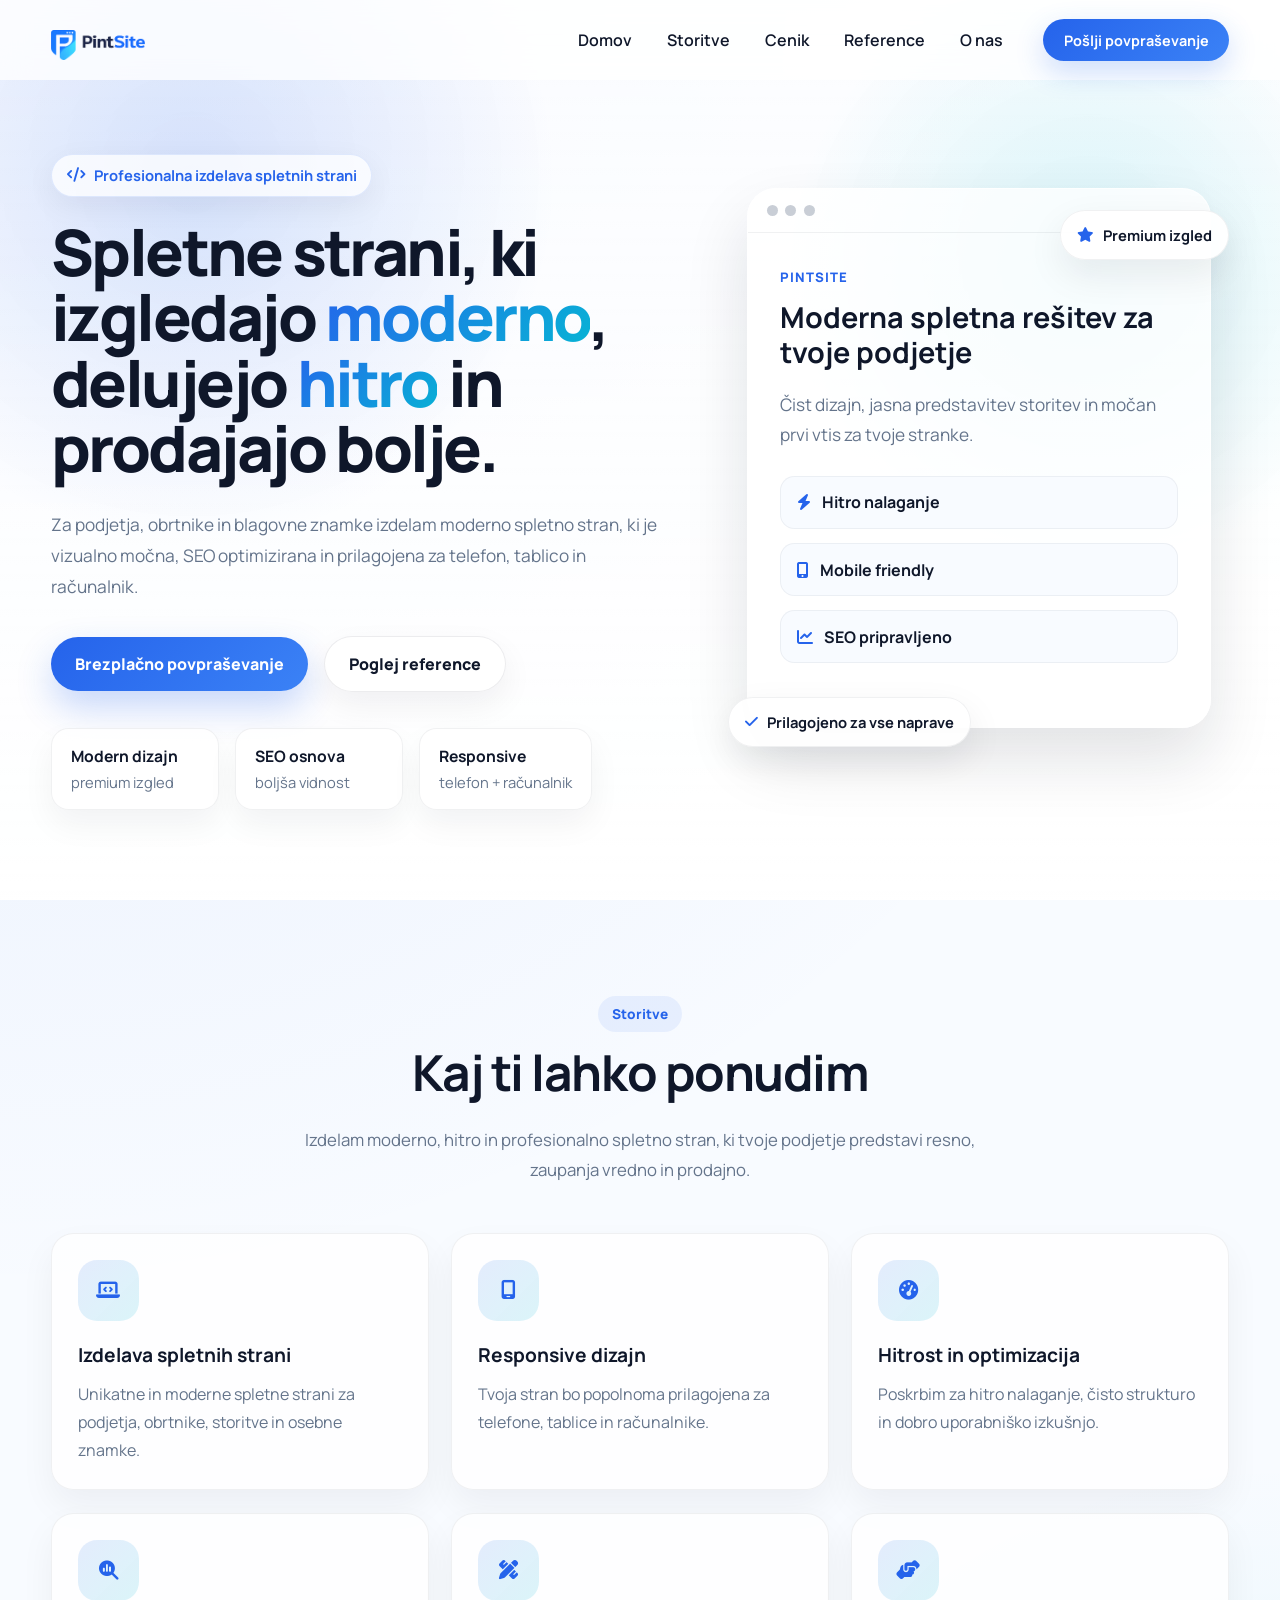
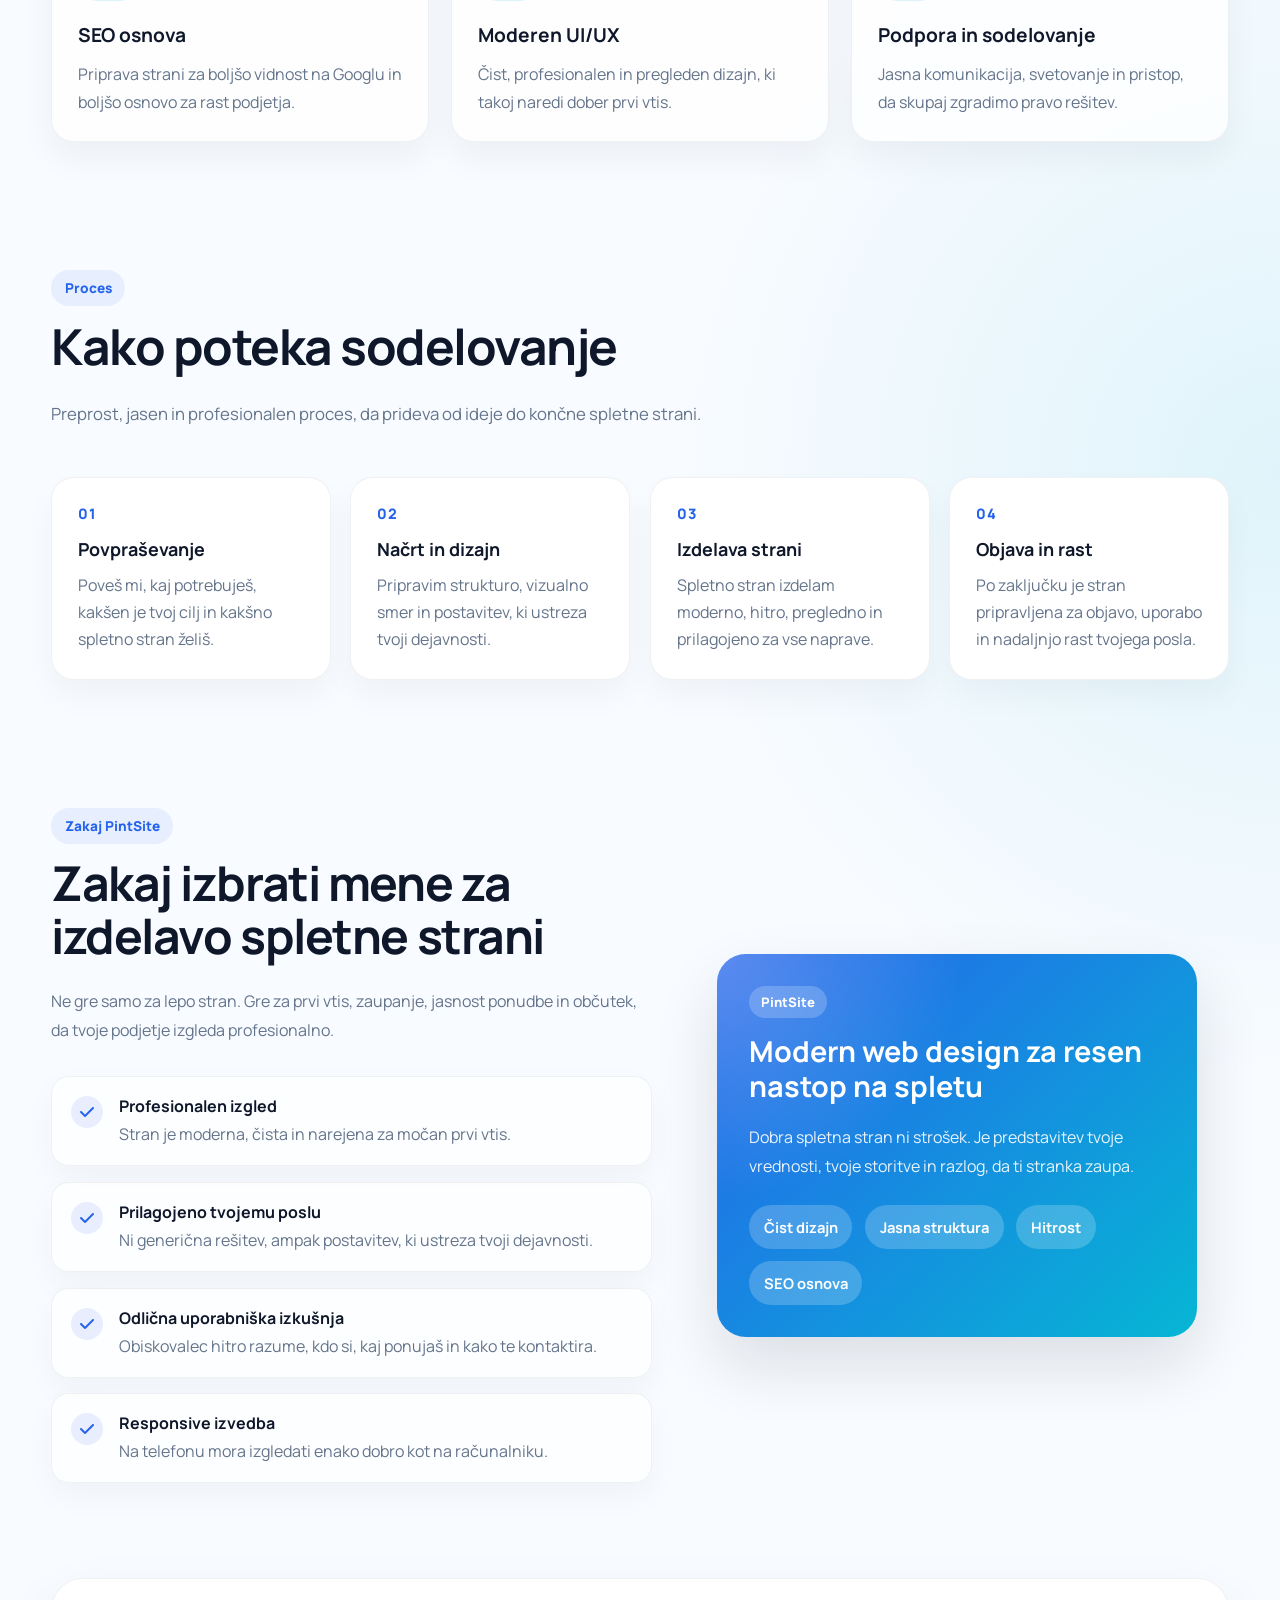
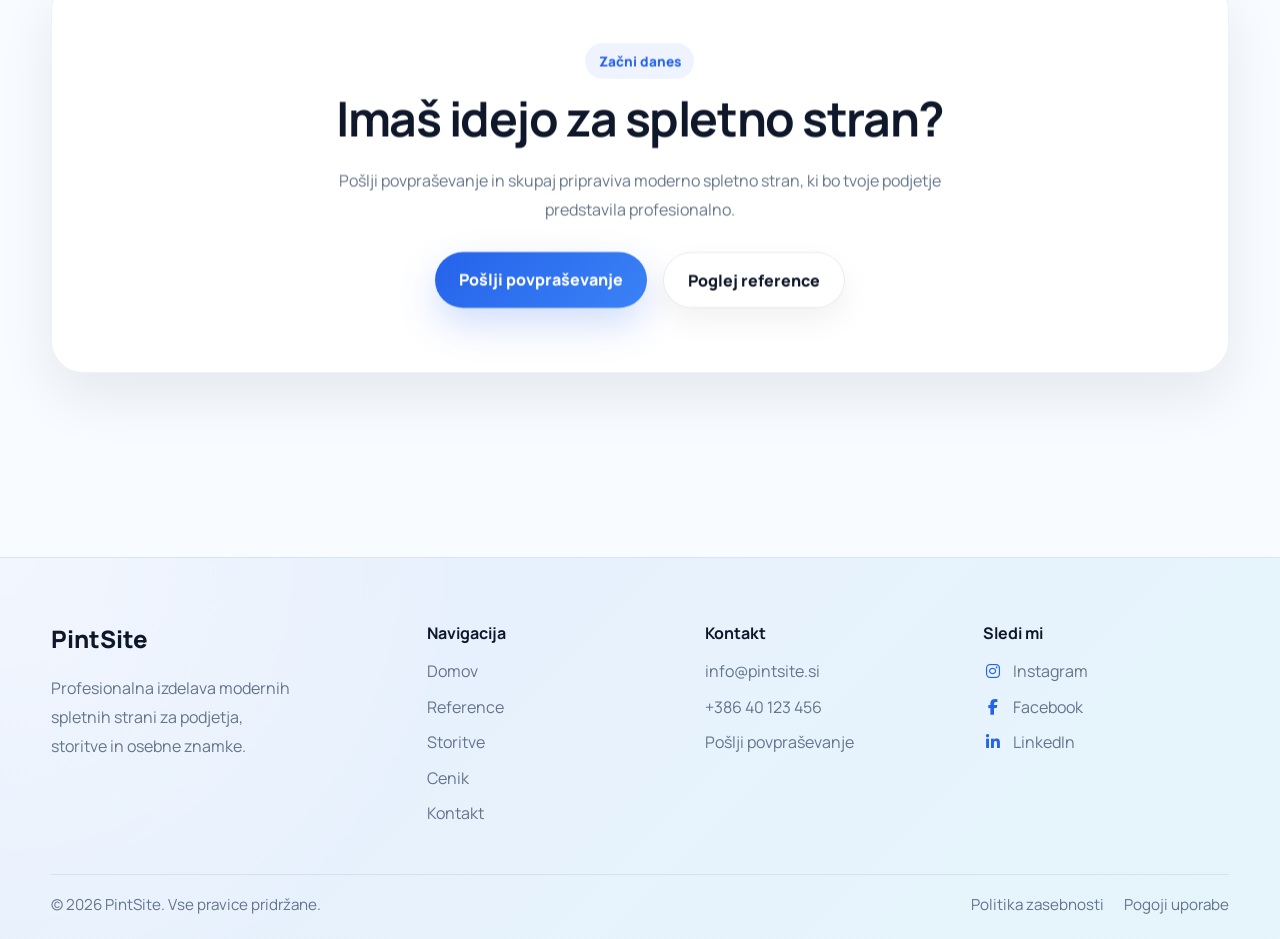
==== index.html @ 5f37ba28 "Narejena skoraj cela spletna stran vred z animacijami in pogoji in zasebnostjo le še besedilo sprmen" ====
<!DOCTYPE html>
<html lang="sl">
<head>
  <meta charset="UTF-8">
  <meta name="viewport" content="width=device-width, initial-scale=1.0">

  <!-- SEO -->
  <title>Izdelava spletnih strani | PintSite</title>
  <meta name="description" content="Profesionalna izdelava modernih spletnih strani. Hitre, SEO optimizirane in prilagojene za vse naprave. Kontaktirajte PintSite še danes.">
  <meta name="keywords" content="izdelava spletnih strani, spletne strani, web design, SEO, PintSite">
  <meta name="author" content="Jure Pintar">

  <!-- Open Graph (za social media) -->
  <meta property="og:title" content="Izdelava spletnih strani | PintSite">
  <meta property="og:description" content="Modern design, hitrost in SEO optimizacija za tvojo spletno stran.">
  <meta property="og:type" content="website">
  <meta property="og:url" content="https://www.pintsite.si">
  <meta property="og:image" content="https://www.pintsite.si/preview.jpg">

  <!-- Twitter -->
  <meta name="twitter:card" content="summary_large_image">

  <!-- FAVICON -->
  <link rel="icon" href="favicon.ico" type="image/x-icon">
  <link rel="icon" type="image/png" sizes="32x32" href="favicon-32x32.png">
  <link rel="icon" type="image/png" sizes="16x16" href="favicon-16x16.png">

  <!-- GOOGLE FONTS (modern, clean) -->
  <link href="https://fonts.googleapis.com/css2?family=Manrope:wght@300;400;500;600;700&display=swap" rel="stylesheet">

  <!-- FONT AWESOME -->
  <link rel="stylesheet" href="https://cdnjs.cloudflare.com/ajax/libs/font-awesome/6.5.0/css/all.min.css">

  <!-- CSS -->
  <link rel="stylesheet" href="style.css">
</head>

<body>
    <script>
    window.addEventListener("load", () => {
        const loader = document.getElementById("site-loader");
        setTimeout(() => {
        loader.classList.add("hidden");
        }, 450);
    });
    </script>
    
    <div class="site-loader" id="site-loader">
      <div class="site-loader-inner">
        <div class="loader-logo-wrap">
          <img src="Logopravitext.png" alt="PintSite logo" class="loader-logo">
        </div>
        <div class="loader-line"></div>
      </div>
    </div>

    <!-- HEADER -->
    <header class="header" id="header">
      <div class="header-inner">

        <!-- LOGO -->
        <a href="index.html" class="logo">
          <img src="Logopravitext.png" alt="PintSite Logo">
        </a>

        <!-- CENTER WRAP -->
        <div class="header-center" id="header-center">
          <nav class="nav" id="nav">
            <a href="index.html">Domov</a>
            <a href="storitve.html">Storitve</a>
            <a href="cenik.html">Cenik</a>
            <a href="reference.html">Reference</a>
            <a href="onas.html">O nas</a>
          </nav>

          <a href="kontakt.html" class="cta-btn">
            Pošlji povpraševanje
          </a>
        </div>

        <!-- MOBILE -->
        <div class="menu-toggle" id="menu-toggle" aria-label="Odpri meni" aria-expanded="false" aria-controls="header-center">
          <span></span>
          <span></span>
          <span></span>
        </div>

      </div>
    </header>

    <!-- HEADER SCRIPT -->
    <script>
        const toggle = document.getElementById("menu-toggle");
        const headerCenter = document.getElementById("header-center");
        const header = document.getElementById("header");

        toggle.addEventListener("click", () => {
        headerCenter.classList.toggle("active");
        toggle.classList.toggle("active");

        const isOpen = headerCenter.classList.contains("active");
        toggle.setAttribute("aria-expanded", isOpen ? "true" : "false");
        });

        window.addEventListener("scroll", () => {
        if (window.scrollY > 50) {
            header.classList.add("scrolled");
        } else {
            header.classList.remove("scrolled");
        }
        });
    </script>

    <!-- HERO -->
    <main class="odmikodfooterja">
      <section class="hero">
        <div class="hero-bg"></div>

        <div class="hero-container">
          <div class="hero-content fade-in">
            <span class="hero-badge fade-in fade-delay-1">
              <i class="fa-solid fa-code"></i>
              Profesionalna izdelava spletnih strani
            </span>

            <h1 class="fade-in fade-delay-2">
              Spletne strani, ki izgledajo <span>moderno</span>, delujejo <span>hitro</span> in prodajajo bolje.
            </h1>

            <p class="fade-in fade-delay-3">
              Za podjetja, obrtnike in blagovne znamke izdelam moderno spletno stran,
              ki je vizualno močna, SEO optimizirana in prilagojena za telefon, tablico in računalnik.
            </p>

            <div class="hero-buttons fade-in fade-delay-4">
              <a href="kontakt.html" class="hero-btn primary">
                Brezplačno povpraševanje
              </a>
              <a href="reference.html" class="hero-btn secondary">
                Poglej reference
              </a>
            </div>

            <div class="hero-stats fade-in fade-delay-4">
              <div class="stat-box">
                <strong>Modern dizajn</strong>
                <span>premium izgled</span>
              </div>
              <div class="stat-box">
                <strong>SEO osnova</strong>
                <span>boljša vidnost</span>
              </div>
              <div class="stat-box">
                <strong>Responsive</strong>
                <span>telefon + računalnik</span>
              </div>
            </div>
          </div>

          <div class="hero-visual fade-in fade-delay-3">
            <div class="hero-card main-card">
              <div class="card-top">
                <span></span>
                <span></span>
                <span></span>
              </div>

              <div class="card-body">
                <div class="card-label">PintSite</div>
                <h3>Moderna spletna rešitev za tvoje podjetje</h3>
                <p>
                  Čist dizajn, jasna predstavitev storitev in močan prvi vtis za tvoje stranke.
                </p>

                <div class="mini-features">
                  <div><i class="fa-solid fa-bolt"></i> Hitro nalaganje</div>
                  <div><i class="fa-solid fa-mobile-screen-button"></i> Mobile friendly</div>
                  <div><i class="fa-solid fa-chart-line"></i> SEO pripravljeno</div>
                </div>
              </div>
            </div>

            <div class="floating-box floating-one fade-in fade-delay-4">
              <i class="fa-solid fa-star"></i>
              Premium izgled
            </div>

            <div class="floating-box floating-two fade-in fade-delay-4">
              <i class="fa-solid fa-check"></i>
              Prilagojeno za vse naprave
            </div>
          </div>
        </div>
      </section>

      <!-- SERVICES -->
      <section class="services-section">
        <div class="section-container">
          <div class="section-heading center fade-in">
            <span class="section-badge">Storitve</span>
            <h2>Kaj ti lahko ponudim</h2>
            <p>
              Izdelam moderno, hitro in profesionalno spletno stran, ki tvoje podjetje
              predstavi resno, zaupanja vredno in prodajno.
            </p>
          </div>

          <div class="services-grid">
            <article class="service-card fade-in fade-delay-1">
              <div class="service-icon">
                <i class="fa-solid fa-laptop-code"></i>
              </div>
              <h3>Izdelava spletnih strani</h3>
              <p>
                Unikatne in moderne spletne strani za podjetja, obrtnike, storitve in osebne znamke.
              </p>
            </article>

            <article class="service-card fade-in fade-delay-2">
              <div class="service-icon">
                <i class="fa-solid fa-mobile-screen"></i>
              </div>
              <h3>Responsive dizajn</h3>
              <p>
                Tvoja stran bo popolnoma prilagojena za telefone, tablice in računalnike.
              </p>
            </article>

            <article class="service-card fade-in fade-delay-3">
              <div class="service-icon">
                <i class="fa-solid fa-gauge-high"></i>
              </div>
              <h3>Hitrost in optimizacija</h3>
              <p>
                Poskrbim za hitro nalaganje, čisto strukturo in dobro uporabniško izkušnjo.
              </p>
            </article>

            <article class="service-card fade-in fade-delay-1">
              <div class="service-icon">
                <i class="fa-solid fa-magnifying-glass-chart"></i>
              </div>
              <h3>SEO osnova</h3>
              <p>
                Priprava strani za boljšo vidnost na Googlu in boljšo osnovo za rast podjetja.
              </p>
            </article>

            <article class="service-card fade-in fade-delay-2">
              <div class="service-icon">
                <i class="fa-solid fa-pen-ruler"></i>
              </div>
              <h3>Moderen UI/UX</h3>
              <p>
                Čist, profesionalen in pregleden dizajn, ki takoj naredi dober prvi vtis.
              </p>
            </article>

            <article class="service-card fade-in fade-delay-3">
              <div class="service-icon">
                <i class="fa-solid fa-handshake-angle"></i>
              </div>
              <h3>Podpora in sodelovanje</h3>
              <p>
                Jasna komunikacija, svetovanje in pristop, da skupaj zgradimo pravo rešitev.
              </p>
            </article>
          </div>
        </div>
      </section>

      <!-- PROCESS -->
      <section class="process-section">
        <div class="section-container">
          <div class="section-heading fade-in">
            <span class="section-badge">Proces</span>
            <h2>Kako poteka sodelovanje</h2>
            <p>
              Preprost, jasen in profesionalen proces, da prideva od ideje do končne spletne strani.
            </p>
          </div>

          <div class="process-grid">
            <article class="process-card fade-in fade-delay-1">
              <div class="process-number">01</div>
              <h3>Povpraševanje</h3>
              <p>
                Poveš mi, kaj potrebuješ, kakšen je tvoj cilj in kakšno spletno stran želiš.
              </p>
            </article>

            <article class="process-card fade-in fade-delay-2">
              <div class="process-number">02</div>
              <h3>Načrt in dizajn</h3>
              <p>
                Pripravim strukturo, vizualno smer in postavitev, ki ustreza tvoji dejavnosti.
              </p>
            </article>

            <article class="process-card fade-in fade-delay-3">
              <div class="process-number">03</div>
              <h3>Izdelava strani</h3>
              <p>
                Spletno stran izdelam moderno, hitro, pregledno in prilagojeno za vse naprave.
              </p>
            </article>

            <article class="process-card fade-in fade-delay-4">
              <div class="process-number">04</div>
              <h3>Objava in rast</h3>
              <p>
                Po zaključku je stran pripravljena za objavo, uporabo in nadaljnjo rast tvojega posla.
              </p>
            </article>
          </div>
        </div>
      </section>

      <!-- WHY US -->
      <section class="why-section">
        <div class="section-container why-grid">
          <div class="why-content fade-in">
            <span class="section-badge">Zakaj PintSite</span>
            <h2>Zakaj izbrati mene za izdelavo spletne strani</h2>
            <p>
              Ne gre samo za lepo stran. Gre za prvi vtis, zaupanje, jasnost ponudbe in občutek,
              da tvoje podjetje izgleda profesionalno.
            </p>

            <div class="why-list">
              <div class="why-item fade-in fade-delay-1">
                <i class="fa-solid fa-check"></i>
                <div>
                  <strong>Profesionalen izgled</strong>
                  <span>Stran je moderna, čista in narejena za močan prvi vtis.</span>
                </div>
              </div>

              <div class="why-item fade-in fade-delay-2">
                <i class="fa-solid fa-check"></i>
                <div>
                  <strong>Prilagojeno tvojemu poslu</strong>
                  <span>Ni generična rešitev, ampak postavitev, ki ustreza tvoji dejavnosti.</span>
                </div>
              </div>

              <div class="why-item fade-in fade-delay-3">
                <i class="fa-solid fa-check"></i>
                <div>
                  <strong>Odlična uporabniška izkušnja</strong>
                  <span>Obiskovalec hitro razume, kdo si, kaj ponujaš in kako te kontaktira.</span>
                </div>
              </div>

              <div class="why-item fade-in fade-delay-4">
                <i class="fa-solid fa-check"></i>
                <div>
                  <strong>Responsive izvedba</strong>
                  <span>Na telefonu mora izgledati enako dobro kot na računalniku.</span>
                </div>
              </div>
            </div>
          </div>

          <div class="why-card fade-in fade-delay-2">
            <div class="why-card-inner">
              <span class="mini-tag">PintSite</span>
              <h3>Modern web design za resen nastop na spletu</h3>
              <p>
                Dobra spletna stran ni strošek. Je predstavitev tvoje vrednosti, tvoje storitve
                in razlog, da ti stranka zaupa.
              </p>

              <div class="why-highlights">
                <div>Čist dizajn</div>
                <div>Jasna struktura</div>
                <div>Hitrost</div>
                <div>SEO osnova</div>
              </div>
            </div>
          </div>
        </div>
      </section>

    <!-- CTA -->
    <section class="cta-section">
      <div class="section-container">
        <div class="cta-box fade-in">
          <span class="section-badge light fade-in fade-delay-1">Začni danes</span>
          <h2 class="fade-in fade-delay-2">Imaš idejo za spletno stran?</h2>
          <p class="fade-in fade-delay-3">
            Pošlji povpraševanje in skupaj pripraviva moderno spletno stran,
              ki bo tvoje podjetje predstavila profesionalno.
          </p>

          <div class="cta-actions fade-in fade-delay-4">
            <a href="kontakt.html" class="hero-btn primary">Pošlji povpraševanje</a>
            <a href="reference.html" class="hero-btn secondary white">Poglej reference</a>
          </div>
        </div>
      </div>
    </section>
    </main>

    <!-- FOOTER -->
    <footer class="footer">
      <div class="footer-container">
        
        <div class="footer-brand fade-in">
          <a href="index.html" class="footer-logo">PintSite</a>
          <p>
            Profesionalna izdelava modernih spletnih strani za podjetja, storitve in osebne znamke.
          </p>
        </div>

        <div class="footer-links fade-in fade-delay-1">
          <h4>Navigacija</h4>
          <a href="index.html">Domov</a>
          <a href="reference.html">Reference</a>
          <a href="storitve.html">Storitve</a>
          <a href="cenik.html">Cenik</a>
          <a href="kontakt.html">Kontakt</a>
        </div>

        <div class="footer-links fade-in fade-delay-2">
          <h4>Kontakt</h4>
          <a href="mailto:info@pintsite.si">info@pintsite.si</a>
          <a href="tel:+38640123456">+386 40 123 456</a>
          <a href="kontakt.html">Pošlji povpraševanje</a>
        </div>

        <div class="footer-links fade-in fade-delay-3">
          <h4>Sledi mi</h4>
          <div class="social-links">
            <a href="#" aria-label="Instagram"><i class="fa-brands fa-instagram"></i> Instagram</a>
            <a href="#" aria-label="Facebook"><i class="fa-brands fa-facebook-f"></i> Facebook</a>
            <a href="#" aria-label="LinkedIn"><i class="fa-brands fa-linkedin-in"></i> LinkedIn</a>
          </div>
        </div>

      </div>

      <div class="footer-bottom fade-in">
        <p>© 2026 PintSite. Vse pravice pridržane.</p>
        <div class="footer-bottom-links">
          <a href="zasebnost.html">Politika zasebnosti</a>
          <a href="pogoji.html">Pogoji uporabe</a>
        </div>
      </div>
    </footer>

    <script>
    const observer = new IntersectionObserver(entries => {
        entries.forEach(entry => {
        if (entry.isIntersecting) {
            entry.target.classList.add("show");
        }
        });
    }, {
        threshold: 0.15
    });

    document.querySelectorAll(".fade-in").forEach(el => {
        observer.observe(el);
    });
    </script>

    <script>
    const parallaxItems = document.querySelectorAll(".hero-bg, .why-card-inner, .cta-box");

    function handleParallax() {
        const scrollTop = window.scrollY;

        parallaxItems.forEach((item, index) => {
        const speed = index === 0 ? 0.06 : 0.025;
        item.style.transform = `translate3d(0, ${scrollTop * speed}px, 0)`;
        });
    }

    window.addEventListener("scroll", handleParallax, { passive: true });
    </script>
</body>
</html>
---- style.css ----
:root {
  --primary: #2563eb;
  --primary-hover: #1e40af;
  --accent: #06b6d4;

  --text: #0f172a;
  --text-light: #64748b;

  --bg: rgba(255, 255, 255, 0.78);
  --bg-solid: #ffffff;
  --border: rgba(15, 23, 42, 0.08);

  --shadow: 0 0.5em 2em rgba(15, 23, 42, 0.08);
  --shadow-cta: 0 0.75em 2em rgba(37, 99, 235, 0.22);

  --radius: 0.9em;
}

/* RESET */
* {
  margin: 0;
  padding: 0;
  box-sizing: border-box;
}

html {
  font-size: 16px;
  scroll-behavior: smooth;
}

body {
  font-family: "Manrope", sans-serif;
  font-size: 1em;
  color: var(--text);
  background:
    radial-gradient(circle at top left, rgba(37, 99, 235, 0.10), transparent 30%),
    radial-gradient(circle at right, rgba(6, 182, 212, 0.10), transparent 25%),
    #f8fbff;
  overflow-x: hidden;
}

/* HEADER */
.header {
  position: fixed;
  inset: 0 0 auto 0;
  width: 100%;
  z-index: 1000;
  background: var(--bg);
  backdrop-filter: blur(0.9em);
  -webkit-backdrop-filter: blur(0.9em);
  transition: all 0.5s ease;
}

.header.scrolled {
  background: rgba(255, 255, 255, 0.94);
  box-shadow: var(--shadow);
  border-bottom: 0.0625em solid var(--border);
}

/* HEADER INNER */
.header-inner {
  width: min(92%, 78em);
  margin-left: auto;
  margin-right: auto;
  height: 5em;

  display: flex;
  align-items: center;
  justify-content: space-between;
  gap: 1.5em;

  position: relative;
}

/* LOGO */
.logo {
  display: inline-flex;
  align-items: center;
  flex-shrink: 0;
}

.logo img {
  display: block;
  height: 2.5em;
  width: auto;
  padding-top: 0.65em;
}

/* CENTER GROUP */
.header-center {
  display: flex;
  align-items: center;
  gap: 2.5em;
  margin-left: auto;
}

/* NAV */
.nav {
  display: flex;
  align-items: center;
  gap: 2.2em;
}

.nav a {
  text-decoration: none;
  color: var(--text);
  font-weight: 600;
  font-size: 1em;
  display: inline-block;
  transition: all 0.35s ease;
}

.nav a:hover {
  color: var(--primary);
  transform: translateY(-0.1em);
}

/* CTA */
.cta-btn {
  padding: 0.8em 1.4em;
  border-radius: 999em;
  background: linear-gradient(135deg, var(--primary), #3b82f6);
  color: #fff;
  text-decoration: none;
  font-weight: 700;
  font-size: 0.9em;
  white-space: nowrap;
  box-shadow: var(--shadow-cta);
  transition: all 0.35s ease;
}

.cta-btn:hover {
  transform: translateY(-0.1em);
  box-shadow: 0 1em 2.4em rgba(37, 99, 235, 0.28);
}

/* MOBILE BUTTON */
.menu-toggle {
  display: none;
  border: none;
  background: transparent;
  flex-direction: column;
  justify-content: center;
  gap: 0.3em;
  cursor: pointer;
  padding: 0.4em;
  flex-shrink: 0;
}

.menu-toggle span {
  width: 1.6em;
  height: 0.12em;
  background: var(--text);
  border-radius: 999em;
  transition: all 0.5s ease;
}

/* HAMBURGER ACTIVE */
.menu-toggle.active span:nth-child(1) {
  transform: translateY(0.42em) rotate(45deg);
}

.menu-toggle.active span:nth-child(2) {
  opacity: 0;
}

.menu-toggle.active span:nth-child(3) {
  transform: translateY(-0.42em) rotate(-45deg);
}

/* HERO */
.hero {
  position: relative;
  min-height: 100vh;
  display: flex;
  align-items: center;
  padding: 8em 0 4em;
  overflow: hidden;
}

.hero-bg {
  position: absolute;
  inset: 0;
  background:
    radial-gradient(circle at 15% 20%, rgba(37, 99, 235, 0.18), transparent 28%),
    radial-gradient(circle at 85% 30%, rgba(6, 182, 212, 0.16), transparent 24%),
    linear-gradient(180deg, rgba(255,255,255,0.75), rgba(255,255,255,0.95));
  pointer-events: none;
  z-index: 0;
}

.hero-container {
  position: relative;
  z-index: 1;
  width: min(92%, 78em);
  margin: 0 auto;
  display: grid;
  grid-template-columns: 1.1fr 0.9fr;
  align-items: center;
  gap: 4em;
}

.hero-content {
  max-width: 42em;
}

.hero-badge {
  display: inline-flex;
  align-items: center;
  gap: 0.6em;
  padding: 0.7em 1em;
  border-radius: 999em;
  background: rgba(255, 255, 255, 0.75);
  border: 0.0625em solid rgba(37, 99, 235, 0.12);
  color: var(--primary);
  font-weight: 700;
  font-size: 0.92em;
  box-shadow: 0 0.6em 2em rgba(15, 23, 42, 0.06);
  margin-bottom: 1.5em;
}

.hero h1 {
  font-size: clamp(2.7rem, 5vw, 4.8rem);
  line-height: 1.02;
  font-weight: 800;
  letter-spacing: -0.04em;
  margin-bottom: 0.45em;
}

.hero h1 span {
  background: linear-gradient(135deg, var(--primary), var(--accent));
  -webkit-background-clip: text;
  -webkit-text-fill-color: transparent;
  background-clip: text;
}

.hero p {
  font-size: 1.08rem;
  line-height: 1.8;
  color: var(--text-light);
  max-width: 38em;
  margin-bottom: 2em;
}

.hero-buttons {
  display: flex;
  align-items: center;
  gap: 1em;
  flex-wrap: wrap;
  margin-bottom: 2.2em;
}

.hero-btn {
  text-decoration: none;
  font-weight: 800;
  border-radius: 999em;
  padding: 1em 1.5em;
  transition: all 0.35s ease;
}

.hero-btn.primary {
  background: linear-gradient(135deg, var(--primary), #3b82f6);
  color: #fff;
  box-shadow: 0 1em 2.2em rgba(37, 99, 235, 0.25);
}

.hero-btn.primary:hover {
  transform: translateY(-0.12em);
  box-shadow: 0 1.2em 2.6em rgba(37, 99, 235, 0.3);
}

.hero-btn.secondary {
  color: var(--text);
  background: rgba(255, 255, 255, 0.8);
  border: 0.0625em solid var(--border);
  box-shadow: 0 0.8em 2em rgba(15, 23, 42, 0.06);
}

.hero-btn.secondary:hover {
  transform: translateY(-0.12em);
  border-color: rgba(37, 99, 235, 0.18);
}

.hero-stats {
  display: flex;
  flex-wrap: wrap;
  gap: 1em;
}

.stat-box {
  background: rgba(255, 255, 255, 0.75);
  border: 0.0625em solid rgba(15, 23, 42, 0.06);
  border-radius: 1.1em;
  padding: 1em 1.2em;
  min-width: 10.5em;
  box-shadow: 0 0.9em 2em rgba(15, 23, 42, 0.05);
}

.stat-box strong {
  display: block;
  font-size: 0.98em;
  margin-bottom: 0.25em;
}

.stat-box span {
  color: var(--text-light);
  font-size: 0.92em;
}

/* HERO VISUAL */
.hero-visual {
  position: relative;
  min-height: 34em;
  display: flex;
  align-items: center;
  justify-content: center;
}

.main-card {
  position: relative;
  width: 100%;
  max-width: 29em;
  background: rgba(255, 255, 255, 0.78);
  backdrop-filter: blur(1em);
  -webkit-backdrop-filter: blur(1em);
  border: 0.0625em solid rgba(255, 255, 255, 0.7);
  border-radius: 1.8em;
  box-shadow: 0 2em 4em rgba(15, 23, 42, 0.12);
  overflow: hidden;
  transform: translateY(-1.5em);
}

.card-top {
  display: flex;
  gap: 0.45em;
  padding: 1em 1.2em;
  border-bottom: 0.0625em solid rgba(15, 23, 42, 0.06);
}

.card-top span {
  width: 0.7em;
  height: 0.7em;
  border-radius: 50%;
  background: rgba(100, 116, 139, 0.35);
}

.card-body {
  padding: 2em;
  padding-bottom: 4em;
}

.card-label {
  display: inline-block;
  font-size: 0.82em;
  font-weight: 800;
  letter-spacing: 0.08em;
  text-transform: uppercase;
  color: var(--primary);
  margin-bottom: 1.1em;
}

.card-body h3 {
  font-size: 1.8rem;
  line-height: 1.2;
  margin-bottom: 0.7em;
}

.card-body p {
  color: var(--text-light);
  line-height: 1.75;
  margin-bottom: 1.5em;
}

.mini-features {
  display: grid;
  gap: 0.9em;
}

.mini-features div {
  display: flex;
  align-items: center;
  gap: 0.7em;
  background: #f8fbff;
  border: 0.0625em solid rgba(15, 23, 42, 0.05);
  border-radius: 0.9em;
  padding: 0.9em 1em;
  font-weight: 700;
}

.mini-features i {
  color: var(--primary);
}

.floating-box {
  position: absolute;
  display: inline-flex;
  align-items: center;
  gap: 0.6em;
  padding: 0.95em 1.1em;
  background: rgba(255, 255, 255, 0.92);
  border: 0.0625em solid rgba(15, 23, 42, 0.06);
  border-radius: 999em;
  box-shadow: 0 1em 2.5em rgba(15, 23, 42, 0.08);
  font-weight: 700;
  font-size: 0.92em;
}

.floating-box i {
  color: var(--primary);
}

.floating-one {
  top: 0;
  right: 0;
}

.floating-two {
  bottom: 0.5em;
  left: 0;
}

/* LAPTOP */
@media (max-width: 75em) {
  .header-inner {
    width: min(94%, 68em);
  }

  .hero-container {
    width: min(94%, 68em);
    gap: 2.5em;
  }

  .header-center {
    gap: 1.8em;
  }

  .nav {
    gap: 1.5em;
  }

  .nav a {
    font-size: 0.96em;
  }

  .cta-btn {
    padding: 0.78em 1.2em;
    font-size: 0.88em;
  }

  .hero h1 {
    font-size: clamp(2.5rem, 5vw, 4.2rem);
  }
}

/* TABLET */
@media (max-width: 56.25em) {
  .header-inner {
    width: min(92%, 100%);
    height: 4.9em;
    gap: 1em;
  }

  .logo img {
    height: 2.25em;
    padding-top: 0.55em;
  }

  .menu-toggle {
    display: flex;
    margin-left: auto;
  }

  .header-center {
    position: absolute;
    top: calc(100% + 0.8em);
    left: 0;
    right: 0;

    margin-left: 0;
    display: flex;
    flex-direction: column;
    align-items: stretch;
    gap: 1.4em;

    padding: 1.35em;
    background: rgba(255, 255, 255, 0.96);
    backdrop-filter: blur(1em);
    -webkit-backdrop-filter: blur(1em);

    border: 0.0625em solid var(--border);
    border-radius: 1.2em;
    box-shadow: 0 1em 2.2em rgba(15, 23, 42, 0.08);

    opacity: 0;
    visibility: hidden;
    pointer-events: none;
    transform: translateY(-1em);
    transition: all 0.5s ease;
    z-index: 1001;
  }

  .header-center.active {
    opacity: 1;
    visibility: visible;
    pointer-events: auto;
    transform: translateY(0);
  }

  .nav {
    flex-direction: column;
    align-items: flex-start;
    gap: 1.15em;
  }

  .nav a {
    width: 100%;
    font-size: 1em;
    font-weight: 700;
  }

  .cta-btn {
    display: inline-flex;
    justify-content: center;
    align-items: center;
    width: 100%;
    font-size: 0.95em;
    padding: 0.95em 1.2em;
  }

  .hero {
    min-height: auto;
    padding: 8em 0 4em;
  }

  .hero-container {
    grid-template-columns: 1fr;
    gap: 2.8em;
  }

  .hero-content {
    max-width: 100%;
    text-align: left;
  }

  .hero p {
    max-width: 100%;
  }

  .hero-stats {
    display: grid;
    grid-template-columns: repeat(2, 1fr);
    gap: 1em;
  }

  .stat-box {
    min-width: 0;
    width: 100%;
  }

  .hero-visual {
    min-height: auto;
    width: 100%;
    justify-content: center;
  }

  .main-card {
    max-width: 100%;
    transform: none;
  }

  .card-body {
    padding-bottom: 2em;
  }

  .floating-one,
  .floating-two {
    position: static;
    margin-top: 1em;
  }

  .floating-box {
    width: fit-content;
    max-width: 100%;
  }

  .services-section,
  .process-section,
  .why-section {
    padding-top: 1em;
    padding-bottom: 4.5em;
  }

  .services-grid,
  .process-grid,
  .why-grid,
  .footer-container {
    grid-template-columns: 1fr;
  }

  .section-heading {
    margin-bottom: 2.2em;
  }

  .cta-box {
    padding: 3em 1.2em;
    border-radius: 1.5em;
  }
}

/* MOBILE */
@media (max-width: 30em) {
  .header-inner {
    height: 4.6em;
  }

  .logo img {
    height: 2.05em;
  }

  .header-center {
    top: calc(100% + 0.65em);
    padding: 1.15em;
    border-radius: 1em;
  }

  .nav {
    gap: 1em;
  }

  .nav a {
    font-size: 0.98em;
  }

  .cta-btn {
    font-size: 0.92em;
  }

  .hero {
    padding: 7.2em 0 3.2em;
  }

  .hero-badge {
    font-size: 0.82em;
    padding: 0.65em 0.9em;
    line-height: 1.4;
  }

  .hero h1 {
    font-size: 2.15rem;
    line-height: 1.05;
  }

  .hero p {
    font-size: 1rem;
    line-height: 1.75;
  }

  .hero-buttons {
    flex-direction: column;
    align-items: stretch;
  }

  .hero-btn {
    text-align: center;
    width: 100%;
  }

  .hero-stats {
    grid-template-columns: 1fr;
  }

  .stat-box {
    width: 100%;
    padding: 0.95em 1em;
  }

  .hero-visual {
    gap: 0.2em;
  }

  .main-card {
    border-radius: 1.4em;
  }

  .card-top {
    padding: 0.9em 1em;
  }

  .card-body {
    padding: 1.25em;
    padding-bottom: 1.4em;
  }

  .card-body h3 {
    font-size: 1.35rem;
  }

  .mini-features div {
    font-size: 0.92em;
    padding: 0.85em 0.9em;
  }

  .floating-box {
    font-size: 0.86em;
    padding: 0.85em 1em;
  }

  .section-heading h2,
  .why-content h2,
  .cta-box h2 {
    font-size: 1.9rem;
  }

  .service-card,
  .process-card,
  .why-card-inner {
    padding: 1.3em;
  }

  .why-item {
    padding: 1em;
  }

  .cta-actions {
    flex-direction: column;
    align-items: stretch;
  }

  .cta-actions .hero-btn {
    width: 100%;
    text-align: center;
  }

  .footer-container {
    grid-template-columns: 1fr;
  }

  .footer-bottom {
    flex-direction: column;
    align-items: flex-start;
  }

  .footer-bottom-links {
    flex-direction: column;
    align-items: flex-start;
    gap: 0.7em;
  }
}

.hero-content,
.hero-visual {
  min-width: 0;
}

img {
  max-width: 100%;
  height: auto;
}

/* INDEX HERO MOBILE FIX */
@media (max-width: 56.25em) {
  .hero-container {
    grid-template-columns: 1fr;
    gap: 2.5em;
  }

  .hero-visual {
    width: 100%;
    min-height: auto;
    display: flex;
    flex-direction: column;
    align-items: center;
    justify-content: center;
    overflow: visible;
  }

  .main-card {
    width: 100%;
    max-width: 32em;
    margin: 0 auto;
    transform: none;
  }

  .card-body {
    padding-bottom: 1.8em;
  }

  .floating-one,
  .floating-two {
    position: static;
    margin-top: 1em;
  }

  .floating-box {
    width: auto;
    max-width: 100%;
  }
}

@media (max-width: 30em) {
  .hero {
    padding: 7.1em 0 3.2em;
  }

  .hero-container {
    width: min(94%, 100%);
    gap: 2em;
  }

  .hero-content {
    width: 100%;
  }

  .hero-visual {
    width: 100%;
    align-items: stretch;
  }

  .main-card {
    width: 100%;
    max-width: 100%;
    margin: 0;
    border-radius: 1.25em;
  }

  .card-top {
    padding: 0.85em 1em;
  }

  .card-body {
    padding: 1.15em;
    padding-bottom: 1.25em;
  }

  .card-body h3 {
    font-size: 1.28rem;
    line-height: 1.2;
  }

  .card-body p {
    font-size: 0.98rem;
    line-height: 1.7;
  }

  .mini-features {
    gap: 0.75em;
  }

  .mini-features div {
    padding: 0.8em 0.9em;
    font-size: 0.9rem;
  }

  .floating-box {
    font-size: 0.84rem;
    padding: 0.8em 0.95em;
    align-self: flex-start;
  }

  .floating-two {
    margin-top: 0.75em;
  }
}

/* SECTIONS */
.section-container {
  width: min(92%, 78em);
  margin: 0 auto;
}

.section-heading {
  max-width: 42em;
  margin-bottom: 3em;
}

.section-heading.center {
  text-align: center;
  margin-left: auto;
  margin-right: auto;
}

.section-badge {
  display: inline-block;
  padding: 0.65em 1em;
  border-radius: 999em;
  background: rgba(37, 99, 235, 0.08);
  color: var(--primary);
  font-size: 0.85rem;
  font-weight: 800;
  margin-bottom: 1em;
}

.section-badge.light {
  background: rgba(37, 99, 235, 0.08);
}

.section-heading h2 {
  font-size: clamp(2rem, 4vw, 3.1rem);
  line-height: 1.1;
  margin-bottom: 0.5em;
  letter-spacing: -0.03em;
}

.section-heading p {
  color: var(--text-light);
  font-size: 1.05rem;
  line-height: 1.8;
}

/* SERVICES */
.services-section {
  padding: 6em 0;
}

.services-grid {
  display: grid;
  grid-template-columns: repeat(3, 1fr);
  gap: 1.4em;
}

.service-card {
  background: rgba(255, 255, 255, 0.78);
  border: 0.0625em solid rgba(15, 23, 42, 0.06);
  border-radius: 1.4em;
  padding: 1.6em;
  box-shadow: 0 1em 2.2em rgba(15, 23, 42, 0.05);
  transition: transform 0.35s ease, box-shadow 0.35s ease, border-color 0.35s ease;
}

.service-card:hover {
  transform: translateY(-0.35em);
  box-shadow: 0 1.5em 2.8em rgba(15, 23, 42, 0.08);
  border-color: rgba(37, 99, 235, 0.16);
}

.service-icon {
  width: 3.2em;
  height: 3.2em;
  display: inline-flex;
  align-items: center;
  justify-content: center;
  border-radius: 1em;
  background: linear-gradient(135deg, rgba(37, 99, 235, 0.12), rgba(6, 182, 212, 0.14));
  color: var(--primary);
  font-size: 1.2rem;
  margin-bottom: 1.1em;
}

.service-card h3 {
  font-size: 1.2rem;
  margin-bottom: 0.6em;
}

.service-card p {
  color: var(--text-light);
  line-height: 1.75;
}

/* PROCESS */
.process-section {
  padding: 2em 0 6em;
}

.process-grid {
  display: grid;
  grid-template-columns: repeat(4, 1fr);
  gap: 1.2em;
}

.process-card {
  background: #ffffff;
  border: 0.0625em solid rgba(15, 23, 42, 0.06);
  border-radius: 1.4em;
  padding: 1.6em;
  box-shadow: 0 1em 2em rgba(15, 23, 42, 0.04);
}

.process-number {
  font-size: 0.9rem;
  font-weight: 800;
  color: var(--primary);
  margin-bottom: 1em;
  letter-spacing: 0.08em;
}

.process-card h3 {
  font-size: 1.12rem;
  margin-bottom: 0.6em;
}

.process-card p {
  color: var(--text-light);
  line-height: 1.7;
}

/* WHY */
.why-section {
  padding: 2em 0 6em;
}

.why-grid {
  display: grid;
  grid-template-columns: 1.05fr 0.95fr;
  gap: 2em;
  align-items: center;
}

.why-content h2 {
  font-size: clamp(2rem, 4vw, 3rem);
  line-height: 1.1;
  margin-bottom: 0.5em;
  letter-spacing: -0.03em;
}

.why-content p {
  color: var(--text-light);
  line-height: 1.8;
  margin-bottom: 2em;
  max-width: 40em;
}

.why-list {
  display: grid;
  gap: 1em;
}

.why-item {
  display: flex;
  align-items: flex-start;
  gap: 1em;
  padding: 1.1em 1.2em;
  background: rgba(255, 255, 255, 0.75);
  border: 0.0625em solid rgba(15, 23, 42, 0.06);
  border-radius: 1.1em;
  box-shadow: 0 0.8em 2em rgba(15, 23, 42, 0.04);
}

.why-item i {
  width: 2em;
  height: 2em;
  display: inline-flex;
  align-items: center;
  justify-content: center;
  border-radius: 50%;
  background: rgba(37, 99, 235, 0.1);
  color: var(--primary);
  flex-shrink: 0;
  margin-top: 0.1em;
}

.why-item strong {
  display: block;
  margin-bottom: 0.25em;
}

.why-item span {
  color: var(--text-light);
  line-height: 1.65;
}

.why-card {
  display: flex;
  justify-content: center;
}

.why-card-inner {
  width: 100%;
  max-width: 30em;
  padding: 2em;
  border-radius: 1.8em;

  /* NOV GRADIENT (light, modern) */
  background: linear-gradient(135deg, var(--primary), var(--accent));

  color: #ffffff;
  box-shadow: 0 1.8em 4em rgba(15, 23, 42, 0.12);
  position: relative;
  overflow: hidden;
}

/* subtle glow efekt */
.why-card-inner::before {
  content: "";
  position: absolute;
  inset: 0;
  background: radial-gradient(circle at top left, rgba(255,255,255,0.25), transparent 40%);
  pointer-events: none;
}

.mini-tag {
  display: inline-block;
  padding: 0.55em 0.9em;
  border-radius: 999em;
  background: rgba(255, 255, 255, 0.2);
  font-size: 0.82rem;
  font-weight: 800;
  margin-bottom: 1.2em;
}

.why-card-inner h3 {
  font-size: 1.8rem;
  line-height: 1.2;
  margin-bottom: 0.7em;
}

.why-card-inner p {
  color: rgba(255, 255, 255, 0.9);
  line-height: 1.8;
  margin-bottom: 1.5em;
}

.why-highlights {
  display: flex;
  flex-wrap: wrap;
  gap: 0.8em;
}

.why-highlights div {
  padding: 0.8em 1em;
  border-radius: 999em;
  background: rgba(255, 255, 255, 0.2);
  font-weight: 700;
  font-size: 0.92rem;
}

/* CTA SECTION */

.cta-section {
  padding: 0 0 6em;
}

.cta-box {
  text-align: center;
  padding: 4em 1.5em;
  border-radius: 2em;
    
  background: #ffffff;
  border: 0.0625em solid rgba(15, 23, 42, 0.06);
  box-shadow: 0 1.5em 3.5em rgba(15, 23, 42, 0.08);
}

.cta-box h2 {
  font-size: clamp(2rem, 4vw, 3rem);
  line-height: 1.08;
  margin-bottom: 0.45em;
  letter-spacing: -0.03em;
  color: var(--text);
}

.cta-box p {
  max-width: 38em;
  margin: 0 auto 1.8em;
  color: var(--text-light);
  line-height: 1.8;
}

.cta-actions {
  display: flex;
  justify-content: center;
  gap: 1em;
  flex-wrap: wrap;
}

/* PRIMARY BUTTON */
.cta-actions .hero-btn.primary {
  background: linear-gradient(135deg, var(--primary), #3b82f6);
  color: #ffffff;
  box-shadow: 0 1em 2.4em rgba(37, 99, 235, 0.22);
}

.cta-actions .hero-btn.primary:hover {
  transform: translateY(-0.12em);
  box-shadow: 0 1.2em 2.8em rgba(37, 99, 235, 0.28);
}

/* SECONDARY BUTTON */
.hero-btn.secondary.white {
  background: #ffffff;
  color: var(--text);
  border: 0.0625em solid rgba(15, 23, 42, 0.08);
  box-shadow: 0 0.8em 2em rgba(15, 23, 42, 0.06);
}

.hero-btn.secondary.white:hover {
  transform: translateY(-0.12em);
  border-color: rgba(37, 99, 235, 0.18);
}

/* FOOTER */
/* FOOTER */
.footer {
  position: relative;
  overflow: hidden;
  padding: 4em 0 1.5em;
  background: linear-gradient(
    135deg,
    rgba(37, 99, 235, 0.08),
    rgba(6, 182, 212, 0.08)
  );
  border-top: 0.0625em solid rgba(15, 23, 42, 0.06);
}

.footer::before {
  content: "";
  position: absolute;
  inset: 0;
  background: radial-gradient(circle at top left, rgba(255, 255, 255, 0.45), transparent 35%);
  pointer-events: none;
}

.footer-container {
  position: relative;
  z-index: 1;
  width: min(92%, 78em);
  margin: 0 auto;
  display: grid;
  grid-template-columns: 1.4fr 1fr 1fr 1fr;
  gap: 2em;
}

.footer-logo {
  display: inline-block;
  color: var(--text);
  text-decoration: none;
  font-size: 1.5rem;
  font-weight: 800;
  margin-bottom: 0.8em;
}

.footer-brand p {
  color: var(--text-light);
  line-height: 1.8;
  max-width: 15em;
}

.footer-links h4 {
  margin-bottom: 1em;
  font-size: 1rem;
  color: var(--text);
}

.footer-links a {
  display: block;
  color: var(--text-light);
  text-decoration: none;
  margin-bottom: 0.85em;
  transition: all 0.3s ease;
}

.footer-links a:hover {
  color: var(--primary);
  transform: translateX(0.2em);
}

.social-links a {
  display: flex;
  align-items: center;
  gap: 0.7em;
}

.social-links i {
  width: 1.2em;
  text-align: center;
  color: var(--primary);
}

.footer-bottom {
  position: relative;
  z-index: 1;
  width: min(92%, 78em);
  margin: 2.2em auto 0;
  padding-top: 1.2em;
  border-top: 0.0625em solid rgba(15, 23, 42, 0.08);

  display: flex;
  justify-content: space-between;
  align-items: center;
  gap: 1em;
  flex-wrap: wrap;
}

.footer-bottom p {
  color: var(--text-light);
  font-size: 0.95rem;
}

.footer-bottom-links {
  display: flex;
  align-items: center;
  gap: 1.2em;
  flex-wrap: wrap;
}

.footer-bottom-links a {
  color: var(--text-light);
  text-decoration: none;
  font-size: 0.95rem;
  transition: color 0.3s ease;
}

.footer-bottom-links a:hover {
  color: var(--primary);
}

/* RESPONSIVE */
@media (max-width: 75em) {
  .footer-container {
    grid-template-columns: 1.3fr 1fr 1fr;
  }
}

@media (max-width: 56.25em) {
  .footer {
    padding: 3.5em 0 1.4em;
  }

  .footer-container {
    grid-template-columns: 1fr 1fr;
    gap: 2em 1.5em;
  }
}

@media (max-width: 30em) {
  .footer-container {
    grid-template-columns: 1fr;
  }

  .footer-bottom {
    flex-direction: column;
    align-items: flex-start;
  }

  .footer-bottom-links {
    flex-direction: column;
    align-items: flex-start;
    gap: 0.7em;
  }
}

/* RESPONSIVE EXTRA */
@media (max-width: 75em) {
  .services-grid {
    grid-template-columns: repeat(2, 1fr);
  }

  .process-grid {
    grid-template-columns: repeat(2, 1fr);
  }

  .why-grid {
    grid-template-columns: 1fr;
  }

  .footer-container {
    grid-template-columns: 1fr 1fr;
  }
}

@media (max-width: 56.25em) {
  .services-section,
  .process-section,
  .why-section {
    padding-top: 1em;
    padding-bottom: 4.5em;
  }

  .services-grid,
  .process-grid,
  .footer-container {
    grid-template-columns: 1fr;
  }

  .section-heading {
    margin-bottom: 2.2em;
  }

  .cta-box {
    padding: 3em 1.2em;
    border-radius: 1.5em;
  }
}

@media (max-width: 30em) {
  .section-heading h2,
  .why-content h2,
  .cta-box h2 {
    font-size: 1.9rem;
  }

  .service-card,
  .process-card,
  .why-card-inner {
    padding: 1.3em;
  }

  .why-item {
    padding: 1em;
  }

  .cta-actions {
    flex-direction: column;
    align-items: stretch;
  }

  .cta-actions .hero-btn {
    width: 100%;
    text-align: center;
  }
}

.odmikodfooterja
{
  padding-bottom: 5.5em;
}

/* CENIK CSS */
/* PRICING HERO */
.pricing-hero {
  padding-top: 8em;
  padding-bottom: 2.5em;
}

/* PRICING SECTION */
.pricing-section {
  padding: 2em 0 6em;
}

.pricing-grid {
  display: grid;
  grid-template-columns: repeat(3, 1fr);
  gap: 1.5em;
  align-items: stretch;
}

.pricing-card {
  position: relative;
  display: flex;
  flex-direction: column;
  padding: 2em;
  background: rgba(255, 255, 255, 0.82);
  border: 0.0625em solid rgba(15, 23, 42, 0.06);
  border-radius: 1.6em;
  box-shadow: 0 1.2em 2.8em rgba(15, 23, 42, 0.05);
  transition: transform 0.35s ease, box-shadow 0.35s ease, border-color 0.35s ease;
}

.pricing-card:hover {
  transform: translateY(-0.45em);
  box-shadow: 0 1.8em 3.4em rgba(15, 23, 42, 0.08);
  border-color: rgba(37, 99, 235, 0.14);
}

.pricing-card.featured {
  border: 0.09375em solid rgba(37, 99, 235, 0.18);
  box-shadow: 0 1.6em 3.4em rgba(37, 99, 235, 0.10);
}

.pricing-badge {
  position: absolute;
  top: 1.2em;
  right: 1.2em;
  display: inline-flex;
  align-items: center;
  justify-content: center;
  padding: 0.55em 0.9em;
  border-radius: 999em;
  background: rgba(37, 99, 235, 0.10);
  color: var(--primary);
  font-size: 0.78rem;
  font-weight: 800;
}

.pricing-label {
  display: inline-block;
  margin-bottom: 1em;
  padding: 0.55em 0.9em;
  border-radius: 999em;
  background: rgba(37, 99, 235, 0.08);
  color: var(--primary);
  font-size: 0.82rem;
  font-weight: 800;
}

.pricing-top h2 {
  font-size: 1.55rem;
  line-height: 1.2;
  margin-bottom: 0.55em;
}

.pricing-top p {
  color: var(--text-light);
  line-height: 1.75;
  margin-bottom: 1.8em;
}

.pricing-price {
  margin-bottom: 1.8em;
}

.pricing-price .price {
  display: block;
  font-size: 2.5rem;
  line-height: 1;
  font-weight: 800;
  letter-spacing: -0.04em;
  color: var(--text);
  margin-bottom: 0.25em;
}

.pricing-price small {
  color: var(--text-light);
  font-size: 0.95rem;
}

.pricing-features {
  list-style: none;
  display: grid;
  gap: 0.95em;
  margin-bottom: 2em;
}

.pricing-features li {
  display: flex;
  align-items: flex-start;
  gap: 0.75em;
  color: var(--text);
  line-height: 1.6;
}

.pricing-features i {
  color: var(--primary);
  margin-top: 0.2em;
  flex-shrink: 0;
}

.pricing-btn {
  margin-top: auto;
  display: inline-flex;
  justify-content: center;
  align-items: center;
  text-decoration: none;
  font-weight: 800;
  border-radius: 999em;
  padding: 1em 1.3em;
  background: rgba(37, 99, 235, 0.08);
  color: var(--primary);
  transition: all 0.35s ease;
}

.pricing-btn:hover {
  transform: translateY(-0.12em);
  background: rgba(37, 99, 235, 0.12);
}

.featured-btn {
  background: linear-gradient(135deg, var(--primary), #3b82f6);
  color: #ffffff;
  box-shadow: 0 1em 2.2em rgba(37, 99, 235, 0.22);
}

.featured-btn:hover {
  background: linear-gradient(135deg, var(--primary), #3b82f6);
  box-shadow: 0 1.2em 2.6em rgba(37, 99, 235, 0.28);
}

/* PRICING INFO */
.pricing-info-section {
  padding: 0 0 6em;
}

.pricing-info-grid {
  display: grid;
  grid-template-columns: repeat(3, 1fr);
  gap: 1.4em;
}

.pricing-info-card {
  background: rgba(255, 255, 255, 0.78);
  border: 0.0625em solid rgba(15, 23, 42, 0.06);
  border-radius: 1.4em;
  padding: 1.6em;
  box-shadow: 0 1em 2.2em rgba(15, 23, 42, 0.05);
}

.pricing-info-card i {
  width: 3em;
  height: 3em;
  display: inline-flex;
  align-items: center;
  justify-content: center;
  border-radius: 1em;
  background: linear-gradient(135deg, rgba(37, 99, 235, 0.12), rgba(6, 182, 212, 0.14));
  color: var(--primary);
  margin-bottom: 1em;
}

.pricing-info-card h3 {
  font-size: 1.15rem;
  margin-bottom: 0.55em;
}

.pricing-info-card p {
  color: var(--text-light);
  line-height: 1.75;
}

/* RESPONSIVE */
@media (max-width: 75em) {
  .pricing-grid {
    grid-template-columns: 1fr;
    max-width: 50em;
    margin: 0 auto;
  }

  .pricing-info-grid {
    grid-template-columns: 1fr;
  }
}

@media (max-width: 56.25em) {
  .pricing-section {
    padding: 1em 0 4.5em;
  }

  .pricing-card {
    padding: 1.5em;
  }

  .pricing-price .price {
    font-size: 2.2rem;
  }

  .pricing-info-section {
    padding-bottom: 4.5em;
  }
}

@media (max-width: 30em) {
  .pricing-top h2 {
    font-size: 1.35rem;
  }

  .pricing-badge {
    position: static;
    margin-bottom: 1em;
  }
}

/*KOONTAKT CSS */
/* CONTACT HERO */
.contact-hero {
  padding-top: 8em;
  padding-bottom: 2.5em;
}

/* CONTACT SECTION */
.contact-section {
  padding: 2em 0 6em;
}

.contact-grid {
  display: grid;
  grid-template-columns: 1.1fr 0.9fr;
  gap: 1.6em;
  align-items: start;
}

/* FORM CARD */
.contact-form-card {
  background: rgba(255, 255, 255, 0.82);
  border: 0.0625em solid rgba(15, 23, 42, 0.06);
  border-radius: 1.8em;
  padding: 2em;
  box-shadow: 0 1.2em 2.8em rgba(15, 23, 42, 0.05);
}

.contact-form-heading {
  margin-bottom: 1.6em;
}

.contact-form-heading h2 {
  font-size: clamp(1.8rem, 3vw, 2.5rem);
  line-height: 1.1;
  margin-bottom: 0.4em;
  letter-spacing: -0.03em;
}

.contact-form-heading p {
  color: var(--text-light);
  line-height: 1.8;
  max-width: 42em;
}

/* FORM */
.contact-form {
  display: grid;
  gap: 1.2em;
}

.form-grid {
  display: grid;
  grid-template-columns: repeat(2, 1fr);
  gap: 1em;
}

.form-group {
  display: flex;
  flex-direction: column;
  gap: 0.55em;
}

.form-group label {
  font-weight: 700;
  color: var(--text);
  font-size: 0.95rem;
}

.form-group input,
.form-group select,
.form-group textarea {
  width: 100%;
  border: 0.0625em solid rgba(15, 23, 42, 0.08);
  background: rgba(255, 255, 255, 0.92);
  border-radius: 1em;
  padding: 1em 1.05em;
  font-family: "Manrope", sans-serif;
  font-size: 0.98rem;
  color: var(--text);
  outline: none;
  transition: border-color 0.3s ease, box-shadow 0.3s ease, transform 0.3s ease;
}

.form-group input::placeholder,
.form-group textarea::placeholder {
  color: #94a3b8;
}

.form-group input:focus,
.form-group select:focus,
.form-group textarea:focus {
  border-color: rgba(37, 99, 235, 0.35);
  box-shadow: 0 0 0 0.25em rgba(37, 99, 235, 0.08);
}

.form-group textarea {
  resize: vertical;
  min-height: 10em;
}

.form-submit-btn {
  display: inline-flex;
  justify-content: center;
  align-items: center;
  width: fit-content;
  padding: 1em 1.5em;
  border: none;
  border-radius: 999em;
  background: linear-gradient(135deg, var(--primary), #3b82f6);
  color: #ffffff;
  font-family: "Manrope", sans-serif;
  font-size: 0.96rem;
  font-weight: 800;
  cursor: pointer;
  box-shadow: 0 1em 2.2em rgba(37, 99, 235, 0.22);
  transition: transform 0.35s ease, box-shadow 0.35s ease;
}

.form-submit-btn:hover {
  transform: translateY(-0.12em);
  box-shadow: 0 1.2em 2.6em rgba(37, 99, 235, 0.28);
}

/* RIGHT SIDE */
.contact-info-wrap {
  display: grid;
  gap: 1.2em;
}

.main-info-card {
  padding: 2em;
  border-radius: 1.8em;
  background: linear-gradient(135deg, var(--primary), var(--accent));
  color: #ffffff;
  box-shadow: 0 1.6em 3.5em rgba(15, 23, 42, 0.12);
  position: relative;
  overflow: hidden;
}

.main-info-card::before {
  content: "";
  position: absolute;
  inset: 0;
  background: radial-gradient(circle at top left, rgba(255,255,255,0.22), transparent 40%);
  pointer-events: none;
}

.main-info-card > * {
  position: relative;
  z-index: 1;
}

.main-info-card h3 {
  font-size: 1.85rem;
  line-height: 1.18;
  margin-bottom: 0.65em;
}

.main-info-card p {
  color: rgba(255, 255, 255, 0.92);
  line-height: 1.8;
  margin-bottom: 1.6em;
}

.contact-points {
  display: grid;
  gap: 1em;
}

.contact-point {
  display: flex;
  align-items: flex-start;
  gap: 0.9em;
  padding: 1em 1.05em;
  background: rgba(255, 255, 255, 0.14);
  border: 0.0625em solid rgba(255, 255, 255, 0.18);
  border-radius: 1.1em;
}

.contact-point i {
  width: 2.2em;
  height: 2.2em;
  display: inline-flex;
  align-items: center;
  justify-content: center;
  border-radius: 50%;
  background: rgba(255, 255, 255, 0.18);
  flex-shrink: 0;
}

.contact-point strong {
  display: block;
  margin-bottom: 0.15em;
  font-size: 0.98rem;
}

.contact-point span {
  color: rgba(255, 255, 255, 0.9);
  line-height: 1.6;
  font-size: 0.95rem;
}

/* MINI CARDS */
.contact-mini-grid {
  display: grid;
  grid-template-columns: repeat(2, 1fr);
  gap: 1em;
}

.contact-mini-card {
  background: rgba(255, 255, 255, 0.82);
  border: 0.0625em solid rgba(15, 23, 42, 0.06);
  border-radius: 1.4em;
  padding: 1.4em;
  box-shadow: 0 1em 2em rgba(15, 23, 42, 0.05);
}

.contact-mini-card i {
  width: 2.8em;
  height: 2.8em;
  display: inline-flex;
  align-items: center;
  justify-content: center;
  border-radius: 0.9em;
  background: linear-gradient(135deg, rgba(37, 99, 235, 0.12), rgba(6, 182, 212, 0.14));
  color: var(--primary);
  margin-bottom: 1em;
}

.contact-mini-card h4 {
  font-size: 1.05rem;
  margin-bottom: 0.45em;
}

.contact-mini-card p {
  color: var(--text-light);
  line-height: 1.7;
  font-size: 0.95rem;
}

/* RESPONSIVE */
@media (max-width: 75em) {
  .contact-grid {
    grid-template-columns: 1fr;
  }

  .contact-info-wrap {
    grid-template-columns: 1fr;
  }
}

@media (max-width: 56.25em) {
  .contact-section {
    padding: 1em 0 4.5em;
  }

  .contact-form-card,
  .main-info-card {
    padding: 1.5em;
  }

  .form-grid,
  .contact-mini-grid {
    grid-template-columns: 1fr;
  }

  .form-submit-btn {
    width: 100%;
  }
}

@media (max-width: 30em) {
  .main-info-card h3 {
    font-size: 1.5rem;
  }

  .contact-form-heading h2 {
    font-size: 1.65rem;
  }
}

/*REFERENCE CSS*/
/* REFERENCES HERO */
.references-hero {
  padding-top: 8em;
  padding-bottom: 2.5em;
}

/* REFERENCES SECTION */
.references-section {
  padding: 2em 0 4.5em;
}

.references-grid {
  display: grid;
  grid-template-columns: repeat(2, 1fr);
  gap: 1.4em;
}

.reference-card {
  background: rgba(255, 255, 255, 0.82);
  border: 0.0625em solid rgba(15, 23, 42, 0.06);
  border-radius: 1.6em;
  padding: 1.7em;
  box-shadow: 0 1.1em 2.6em rgba(15, 23, 42, 0.05);
  transition: transform 0.35s ease, box-shadow 0.35s ease, border-color 0.35s ease;
  display: flex;
  flex-direction: column;
}

.reference-card:hover {
  transform: translateY(-0.35em);
  box-shadow: 0 1.6em 3em rgba(15, 23, 42, 0.08);
  border-color: rgba(37, 99, 235, 0.14);
}

.featured-reference {
  border: 0.09375em solid rgba(37, 99, 235, 0.18);
  box-shadow: 0 1.5em 3em rgba(37, 99, 235, 0.08);
}

/* IMAGE */
.reference-image {
  position: relative;
  width: 100%;
  height: 14.5em;
  border-radius: 1.2em;
  overflow: hidden;
  margin-bottom: 1.2em;
  background: #e2e8f0;
}

.reference-image img {
  width: 100%;
  height: 100%;
  object-fit: cover;
  transition: transform 0.6s ease;
}

.reference-card:hover .reference-image img {
  transform: scale(1.06);
}

.reference-image::after {
  content: "";
  position: absolute;
  inset: 0;
  background: linear-gradient(
    to bottom,
    rgba(15, 23, 42, 0) 55%,
    rgba(15, 23, 42, 0.16)
  );
  pointer-events: none;
}

.reference-overlay {
  position: absolute;
  inset: 0;
  display: flex;
  align-items: center;
  justify-content: center;
  gap: 0.6em;
  background: rgba(15, 23, 42, 0.34);
  backdrop-filter: blur(0.35em);
  -webkit-backdrop-filter: blur(0.35em);
  color: #ffffff;
  font-weight: 800;
  font-size: 0.95rem;
  opacity: 0;
  transform: translateY(0.5em);
  transition: all 0.35s ease;
  z-index: 2;
}

.reference-card:hover .reference-overlay {
  opacity: 1;
  transform: translateY(0);
}

.reference-image-link {
  position: absolute;
  inset: 0;
  z-index: 3;
}

.reference-top {
  display: flex;
  align-items: center;
  gap: 0.6em;
  flex-wrap: wrap;
  margin-bottom: 1em;
}

.reference-tag {
  display: inline-flex;
  align-items: center;
  justify-content: center;
  padding: 0.55em 0.9em;
  border-radius: 999em;
  background: rgba(37, 99, 235, 0.08);
  color: var(--primary);
  font-size: 0.78rem;
  font-weight: 800;
}

.reference-tag.light {
  background: rgba(6, 182, 212, 0.10);
  color: #0891b2;
}

.reference-card h3 {
  font-size: 1.45rem;
  line-height: 1.2;
  margin-bottom: 0.55em;
}

.reference-card p {
  color: var(--text-light);
  line-height: 1.75;
  margin-bottom: 1.25em;
}

.reference-meta {
  display: flex;
  flex-wrap: wrap;
  gap: 1em;
  margin-bottom: 1.5em;
}

.reference-meta span {
  display: inline-flex;
  align-items: center;
  gap: 0.5em;
  color: var(--text);
  font-size: 0.92rem;
  font-weight: 700;
}

.reference-meta i {
  color: var(--primary);
}

.reference-actions {
  margin-top: auto;
}

.reference-btn {
  display: inline-flex;
  align-items: center;
  justify-content: center;
  text-decoration: none;
  padding: 0.95em 1.3em;
  border-radius: 999em;
  background: rgba(37, 99, 235, 0.08);
  color: var(--primary);
  font-weight: 800;
  transition: all 0.35s ease;
}

.reference-btn:hover {
  transform: translateY(-0.12em);
  background: rgba(37, 99, 235, 0.12);
}

.reference-btn.primary {
  background: linear-gradient(135deg, var(--primary), #3b82f6);
  color: #ffffff;
  box-shadow: 0 1em 2.2em rgba(37, 99, 235, 0.22);
}

.reference-btn.primary:hover {
  box-shadow: 0 1.2em 2.6em rgba(37, 99, 235, 0.28);
}

/* REFERENCE STATS */
.references-stats-section {
  padding: 0 0 6em;
}

.references-stats-grid {
  display: grid;
  grid-template-columns: repeat(3, 1fr);
  gap: 1.2em;
}

.references-stat-card {
  background: rgba(255, 255, 255, 0.78);
  border: 0.0625em solid rgba(15, 23, 42, 0.06);
  border-radius: 1.4em;
  padding: 1.5em;
  text-align: center;
  box-shadow: 0 1em 2em rgba(15, 23, 42, 0.04);
}

.references-stat-card strong {
  display: block;
  font-size: 2rem;
  line-height: 1;
  margin-bottom: 0.35em;
  color: var(--text);
}

.references-stat-card span {
  color: var(--text-light);
  line-height: 1.6;
}

/* RESPONSIVE */
@media (max-width: 75em) {
  .references-grid {
    grid-template-columns: 1fr;
  }
}

@media (max-width: 56.25em) {
  .references-section {
    padding: 1em 0 4em;
  }

  .references-stats-section {
    padding-bottom: 4.5em;
  }

  .references-stats-grid {
    grid-template-columns: 1fr;
  }

  .reference-card {
    padding: 1.4em;
  }

  .reference-image {
    height: 13em;
  }
}

@media (max-width: 30em) {
  .reference-card h3 {
    font-size: 1.25rem;
  }

  .reference-meta {
    flex-direction: column;
    gap: 0.7em;
  }

  .reference-btn {
    width: 100%;
  }

  .reference-image {
    height: 11.5em;
  }
}

/*O NAS CSS*/
/* ABOUT HERO */
.about-hero {
  padding-top: 8em;
  padding-bottom: 2.5em;
}

/* ABOUT INTRO */
.about-intro-section {
  padding: 2em 0 6em;
}

.about-intro-grid {
  display: grid;
  grid-template-columns: 1.05fr 0.95fr;
  gap: 2em;
  align-items: center;
}

.about-intro-content h2 {
  font-size: clamp(2rem, 4vw, 3rem);
  line-height: 1.1;
  margin-bottom: 0.5em;
  letter-spacing: -0.03em;
}

.about-intro-content p {
  color: var(--text-light);
  line-height: 1.85;
  margin-bottom: 1.2em;
  max-width: 40em;
}

.about-highlights {
  display: grid;
  gap: 0.9em;
  margin-top: 1.6em;
}

.about-highlight {
  display: flex;
  align-items: center;
  gap: 0.75em;
  font-weight: 700;
  color: var(--text);
}

.about-highlight i {
  color: var(--primary);
}

/* INTRO CARD */
.about-intro-card {
  display: flex;
  justify-content: center;
}

.about-intro-card-inner {
  width: 100%;
  max-width: 31em;
  padding: 2em;
  border-radius: 1.8em;
  background: linear-gradient(135deg, var(--primary), var(--accent));
  color: #ffffff;
  box-shadow: 0 1.8em 4em rgba(15, 23, 42, 0.12);
  position: relative;
  overflow: hidden;
}

.about-intro-card-inner::before {
  content: "";
  position: absolute;
  inset: 0;
  background: radial-gradient(circle at top left, rgba(255,255,255,0.22), transparent 40%);
  pointer-events: none;
}

.about-intro-card-inner > * {
  position: relative;
  z-index: 1;
}

.about-intro-card-inner h3 {
  font-size: 1.8rem;
  line-height: 1.2;
  margin-bottom: 0.7em;
}

.about-intro-card-inner p {
  color: rgba(255, 255, 255, 0.92);
  line-height: 1.8;
  margin-bottom: 1.5em;
}

.about-mini-stats {
  display: grid;
  gap: 0.9em;
}

.about-mini-stats div {
  background: rgba(255, 255, 255, 0.16);
  border: 0.0625em solid rgba(255, 255, 255, 0.18);
  border-radius: 1em;
  padding: 0.9em 1em;
}

.about-mini-stats strong {
  display: block;
  margin-bottom: 0.2em;
}

.about-mini-stats span {
  color: rgba(255, 255, 255, 0.88);
  font-size: 0.95rem;
}

/* VALUES */
.about-values-section {
  padding: 0 0 6em;
}

.about-values-grid {
  display: grid;
  grid-template-columns: repeat(4, 1fr);
  gap: 1.3em;
}

.about-value-card {
  background: rgba(255, 255, 255, 0.8);
  border: 0.0625em solid rgba(15, 23, 42, 0.06);
  border-radius: 1.4em;
  padding: 1.6em;
  box-shadow: 0 1em 2.2em rgba(15, 23, 42, 0.05);
}

.about-value-icon {
  width: 3em;
  height: 3em;
  display: inline-flex;
  align-items: center;
  justify-content: center;
  border-radius: 1em;
  background: linear-gradient(135deg, rgba(37, 99, 235, 0.12), rgba(6, 182, 212, 0.14));
  color: var(--primary);
  margin-bottom: 1em;
}

.about-value-card h3 {
  font-size: 1.12rem;
  margin-bottom: 0.55em;
}

.about-value-card p {
  color: var(--text-light);
  line-height: 1.75;
}

/* WHY */
.about-why-section {
  padding: 0 0 6em;
}

.about-why-grid {
  display: grid;
  grid-template-columns: 1.05fr 0.95fr;
  gap: 2em;
  align-items: center;
}

.about-why-left h2 {
  font-size: clamp(2rem, 4vw, 3rem);
  line-height: 1.1;
  margin-bottom: 0.5em;
  letter-spacing: -0.03em;
}

.about-why-left p {
  color: var(--text-light);
  line-height: 1.85;
  margin-bottom: 1.5em;
  max-width: 40em;
}

.about-why-list {
  display: grid;
  gap: 1em;
}

.about-why-item {
  display: flex;
  align-items: flex-start;
  gap: 1em;
  padding: 1.1em 1.2em;
  background: rgba(255, 255, 255, 0.75);
  border: 0.0625em solid rgba(15, 23, 42, 0.06);
  border-radius: 1.1em;
  box-shadow: 0 0.8em 2em rgba(15, 23, 42, 0.04);
}

.about-why-item i {
  width: 2em;
  height: 2em;
  display: inline-flex;
  align-items: center;
  justify-content: center;
  border-radius: 50%;
  background: rgba(37, 99, 235, 0.1);
  color: var(--primary);
  flex-shrink: 0;
  margin-top: 0.1em;
}

.about-why-item strong {
  display: block;
  margin-bottom: 0.2em;
}

.about-why-item span {
  color: var(--text-light);
  line-height: 1.65;
}

.about-quote-card {
  background: rgba(255, 255, 255, 0.82);
  border: 0.0625em solid rgba(15, 23, 42, 0.06);
  border-radius: 1.8em;
  padding: 2em;
  box-shadow: 0 1.2em 2.8em rgba(15, 23, 42, 0.05);
}

.about-quote-card i {
  font-size: 1.4rem;
  color: var(--primary);
  margin-bottom: 0.8em;
}

.about-quote-card p {
  font-size: 1.15rem;
  line-height: 1.8;
  color: var(--text);
  margin-bottom: 1.1em;
}

.about-quote-card strong {
  color: var(--text-light);
  font-size: 0.95rem;
}

/* STATS */
.about-stats-section {
  padding: 0 0 6em;
}

.about-stats-grid {
  display: grid;
  grid-template-columns: repeat(3, 1fr);
  gap: 1.2em;
}

.about-stat-card {
  background: rgba(255, 255, 255, 0.78);
  border: 0.0625em solid rgba(15, 23, 42, 0.06);
  border-radius: 1.4em;
  padding: 1.5em;
  text-align: center;
  box-shadow: 0 1em 2em rgba(15, 23, 42, 0.04);
}

.about-stat-card strong {
  display: block;
  font-size: 1.6rem;
  margin-bottom: 0.35em;
  color: var(--text);
}

.about-stat-card span {
  color: var(--text-light);
  line-height: 1.6;
}

/* RESPONSIVE */
@media (max-width: 75em) {
  .about-intro-grid,
  .about-why-grid,
  .about-values-grid,
  .about-stats-grid {
    grid-template-columns: 1fr;
  }
}

@media (max-width: 56.25em) {
  .about-intro-section,
  .about-values-section,
  .about-why-section,
  .about-stats-section {
    padding-bottom: 4.5em;
  }

  .about-intro-card-inner,
  .about-quote-card,
  .about-value-card {
    padding: 1.5em;
  }
}

@media (max-width: 30em) {
  .about-intro-content h2,
  .about-why-left h2 {
    font-size: 1.9rem;
  }

  .about-intro-card-inner h3 {
    font-size: 1.45rem;
  }

  .about-quote-card p {
    font-size: 1rem;
  }
}

/* STORITVE CSS */
/* SERVICES PAGE HERO */
.services-page-hero {
  padding-top: 8em;
  padding-bottom: 2.5em;
}

/* MAIN SERVICES */
.services-page-section {
  padding: 2em 0 6em;
}

.services-page-grid {
  display: grid;
  grid-template-columns: repeat(3, 1fr);
  gap: 1.4em;
}

.services-page-card {
  background: rgba(255, 255, 255, 0.82);
  border: 0.0625em solid rgba(15, 23, 42, 0.06);
  border-radius: 1.5em;
  padding: 1.7em;
  box-shadow: 0 1em 2.4em rgba(15, 23, 42, 0.05);
  transition: transform 0.35s ease, box-shadow 0.35s ease, border-color 0.35s ease;
}

.services-page-card:hover {
  transform: translateY(-0.35em);
  box-shadow: 0 1.6em 3em rgba(15, 23, 42, 0.08);
  border-color: rgba(37, 99, 235, 0.14);
}

.services-page-icon {
  width: 3.2em;
  height: 3.2em;
  display: inline-flex;
  align-items: center;
  justify-content: center;
  border-radius: 1em;
  background: linear-gradient(135deg, rgba(37, 99, 235, 0.12), rgba(6, 182, 212, 0.14));
  color: var(--primary);
  font-size: 1.2rem;
  margin-bottom: 1em;
}

.services-page-card h3 {
  font-size: 1.18rem;
  margin-bottom: 0.55em;
}

.services-page-card p {
  color: var(--text-light);
  line-height: 1.75;
}

/* INCLUDED */
.services-included-section {
  padding: 0 0 6em;
}

.services-included-grid {
  display: grid;
  grid-template-columns: 1.05fr 0.95fr;
  gap: 2em;
  align-items: center;
}

.services-included-content h2 {
  font-size: clamp(2rem, 4vw, 3rem);
  line-height: 1.1;
  margin-bottom: 0.5em;
  letter-spacing: -0.03em;
}

.services-included-content p {
  color: var(--text-light);
  line-height: 1.85;
  margin-bottom: 1.5em;
  max-width: 40em;
}

.services-included-list {
  display: grid;
  gap: 0.9em;
}

.services-included-item {
  display: flex;
  align-items: flex-start;
  gap: 0.8em;
  color: var(--text);
  font-weight: 700;
}

.services-included-item i {
  color: var(--primary);
  margin-top: 0.2em;
}

/* INCLUDED CARD */
.services-included-card {
  display: flex;
  justify-content: center;
}

.services-included-card-inner {
  width: 100%;
  max-width: 31em;
  padding: 2em;
  border-radius: 1.8em;
  background: linear-gradient(135deg, var(--primary), var(--accent));
  color: #ffffff;
  box-shadow: 0 1.8em 4em rgba(15, 23, 42, 0.12);
  position: relative;
  overflow: hidden;
}

.services-included-card-inner::before {
  content: "";
  position: absolute;
  inset: 0;
  background: radial-gradient(circle at top left, rgba(255,255,255,0.22), transparent 40%);
  pointer-events: none;
}

.services-included-card-inner > * {
  position: relative;
  z-index: 1;
}

.services-included-card-inner h3 {
  font-size: 1.8rem;
  line-height: 1.2;
  margin-bottom: 0.7em;
}

.services-included-card-inner p {
  color: rgba(255, 255, 255, 0.92);
  line-height: 1.8;
  margin-bottom: 1.5em;
}

.services-included-points {
  display: flex;
  flex-wrap: wrap;
  gap: 0.8em;
}

.services-included-points div {
  padding: 0.8em 1em;
  border-radius: 999em;
  background: rgba(255, 255, 255, 0.18);
  border: 0.0625em solid rgba(255, 255, 255, 0.18);
  font-weight: 700;
  font-size: 0.92rem;
}

/* PROCESS */
.services-process-section {
  padding: 0 0 6em;
}

.services-process-grid {
  display: grid;
  grid-template-columns: repeat(4, 1fr);
  gap: 1.2em;
}

.services-process-card {
  background: rgba(255, 255, 255, 0.82);
  border: 0.0625em solid rgba(15, 23, 42, 0.06);
  border-radius: 1.4em;
  padding: 1.6em;
  box-shadow: 0 1em 2em rgba(15, 23, 42, 0.04);
}

.services-process-number {
  font-size: 0.9rem;
  font-weight: 800;
  color: var(--primary);
  margin-bottom: 1em;
  letter-spacing: 0.08em;
}

.services-process-card h3 {
  font-size: 1.12rem;
  margin-bottom: 0.6em;
}

.services-process-card p {
  color: var(--text-light);
  line-height: 1.7;
}

/* FOR WHO */
.services-for-section {
  padding: 0 0 6em;
}

.services-for-grid {
  display: grid;
  grid-template-columns: repeat(4, 1fr);
  gap: 1.2em;
}

.services-for-card {
  background: rgba(255, 255, 255, 0.8);
  border: 0.0625em solid rgba(15, 23, 42, 0.06);
  border-radius: 1.4em;
  padding: 1.6em;
  box-shadow: 0 1em 2em rgba(15, 23, 42, 0.04);
  text-align: center;
}

.services-for-card i {
  width: 3em;
  height: 3em;
  display: inline-flex;
  align-items: center;
  justify-content: center;
  border-radius: 1em;
  background: linear-gradient(135deg, rgba(37, 99, 235, 0.12), rgba(6, 182, 212, 0.14));
  color: var(--primary);
  margin-bottom: 1em;
}

.services-for-card h3 {
  font-size: 1.08rem;
  margin-bottom: 0.45em;
}

.services-for-card p {
  color: var(--text-light);
  line-height: 1.7;
}

/* RESPONSIVE */
@media (max-width: 75em) {
  .services-page-grid,
  .services-process-grid,
  .services-for-grid,
  .services-included-grid {
    grid-template-columns: 1fr;
  }
}

@media (max-width: 56.25em) {
  .services-page-section,
  .services-included-section,
  .services-process-section,
  .services-for-section {
    padding-bottom: 4.5em;
  }

  .services-page-card,
  .services-process-card,
  .services-for-card,
  .services-included-card-inner {
    padding: 1.5em;
  }
}

@media (max-width: 30em) {
  .services-included-content h2 {
    font-size: 1.9rem;
  }

  .services-included-card-inner h3 {
    font-size: 1.45rem;
  }
}

/* ZASEBNOST IN POGOJI CSS */
/* LEGAL PAGES */
.legal-hero
{
  padding-top: 8em;
}

.legal-section {
  padding: 2em 0 6em;
}

.legal-container h2 {
  margin-top: 2em;
  margin-bottom: 0.5em;
  font-size: 1.3rem;
}

.legal-container p {
  color: var(--text-light);
  line-height: 1.8;
}


/* SCROLL ANIMATIONS */
.fade-in {
  opacity: 0;
  transform: translateY(2.2em);
  transition:
    opacity 1.15s cubic-bezier(0.22, 1, 0.36, 1),
    transform 1.15s cubic-bezier(0.22, 1, 0.36, 1);
  will-change: transform, opacity;
}

.fade-in.show {
  opacity: 1;
  transform: translateY(0);
}

/* DELAY VARIACIJE (bolj premium, malo daljše) */
.fade-delay-1 { transition-delay: 0.14s; }
.fade-delay-2 { transition-delay: 0.26s; }
.fade-delay-3 { transition-delay: 0.38s; }
.fade-delay-4 { transition-delay: 0.5s; }

/* MICRO ANIMATIONS */
.service-card,
.process-card,
.why-item,
.stat-box,
.references-stat-card,
.about-stat-card,
.services-page-card,
.services-for-card,
.pricing-card,
.contact-mini-card,
.reference-card {
  transition:
    transform 0.45s cubic-bezier(0.22, 1, 0.36, 1),
    box-shadow 0.45s cubic-bezier(0.22, 1, 0.36, 1),
    border-color 0.45s cubic-bezier(0.22, 1, 0.36, 1),
    background 0.45s cubic-bezier(0.22, 1, 0.36, 1);
}

.service-card:hover,
.process-card:hover,
.why-item:hover,
.stat-box:hover,
.references-stat-card:hover,
.about-stat-card:hover,
.services-page-card:hover,
.services-for-card:hover,
.contact-mini-card:hover {
  transform: translateY(-0.4em);
}

.hero-btn,
.cta-btn,
.reference-btn,
.pricing-btn,
.form-submit-btn {
  transition:
    transform 0.38s cubic-bezier(0.22, 1, 0.36, 1),
    box-shadow 0.38s cubic-bezier(0.22, 1, 0.36, 1),
    filter 0.38s cubic-bezier(0.22, 1, 0.36, 1),
    background 0.38s cubic-bezier(0.22, 1, 0.36, 1),
    border-color 0.38s cubic-bezier(0.22, 1, 0.36, 1);
}

.hero-btn:hover,
.cta-btn:hover,
.reference-btn:hover,
.pricing-btn:hover,
.form-submit-btn:hover {
  filter: saturate(1.04);
}

.nav a,
.footer-links a,
.social-links a {
  transition:
    color 0.34s ease,
    transform 0.34s ease,
    opacity 0.34s ease;
}

.logo img {
  transition: transform 0.45s cubic-bezier(0.22, 1, 0.36, 1);
}

.logo:hover img {
  transform: scale(1.03);
}

.service-icon,
.about-value-icon,
.services-page-icon,
.services-for-card i,
.pricing-info-card i,
.contact-mini-card i {
  transition:
    transform 0.42s cubic-bezier(0.22, 1, 0.36, 1),
    box-shadow 0.42s cubic-bezier(0.22, 1, 0.36, 1);
}

.service-card:hover .service-icon,
.about-value-card:hover .about-value-icon,
.services-page-card:hover .services-page-icon,
.services-for-card:hover i,
.pricing-info-card:hover i,
.contact-mini-card:hover i {
  transform: translateY(-0.2em) scale(1.045);
}

/* soft pulse na badge elementih */
.hero-badge,
.section-badge,
.pricing-label,
.reference-tag,
.mini-tag {
  transition:
    transform 0.34s cubic-bezier(0.22, 1, 0.36, 1),
    box-shadow 0.34s cubic-bezier(0.22, 1, 0.36, 1);
}

.hero-badge:hover,
.section-badge:hover,
.pricing-label:hover,
.reference-tag:hover,
.mini-tag:hover {
  transform: translateY(-0.08em);
}

/* PARALLAX READY */
.hero-bg,
.cta-box,
.why-card-inner,
.about-intro-card-inner,
.services-included-card-inner {
  will-change: transform;
}

/* LOADER */
.site-loader {
  position: fixed;
  inset: 0;
  background: rgba(248, 251, 255, 0.96);
  backdrop-filter: blur(0.4em);
  -webkit-backdrop-filter: blur(0.4em);
  display: flex;
  align-items: center;
  justify-content: center;
  z-index: 9999;
  transition:
    opacity 0.65s cubic-bezier(0.22, 1, 0.36, 1),
    visibility 0.65s cubic-bezier(0.22, 1, 0.36, 1);
}

.site-loader.hidden {
  opacity: 0;
  visibility: hidden;
  pointer-events: none;
}

.site-loader-inner {
  display: flex;
  flex-direction: column;
  align-items: center;
  gap: 1.2em;
}

.loader-logo-wrap {
  animation: loaderFloat 2s ease-in-out infinite;
}

.loader-logo {
  width: 10em;
  max-width: 42vw;
  height: auto;
}

.loader-line {
  width: 7em;
  height: 0.22em;
  border-radius: 999em;
  background: rgba(37, 99, 235, 0.12);
  overflow: hidden;
  position: relative;
}

.loader-line::after {
  content: "";
  position: absolute;
  inset: 0;
  width: 45%;
  background: linear-gradient(135deg, var(--primary), var(--accent));
  border-radius: 999em;
  animation: loaderRun 1.55s ease-in-out infinite;
}

/* REFERENCE CARD REVEAL */
.reveal-card {
  opacity: 0;
  transform: translateY(1em) scale(0.985);
  transition:
    opacity 0.85s cubic-bezier(0.22, 1, 0.36, 1),
    transform 0.85s cubic-bezier(0.22, 1, 0.36, 1);
  will-change: transform, opacity;
}

.reveal-card.show {
  opacity: 1;
  transform: translateY(0) scale(1);
}

@keyframes loaderRun {
  0% {
    transform: translateX(-120%);
  }
  100% {
    transform: translateX(240%);
  }
}

@keyframes loaderFloat {
  0%, 100% {
    transform: translateY(0);
  }
  50% {
    transform: translateY(-0.25em);
  }
}
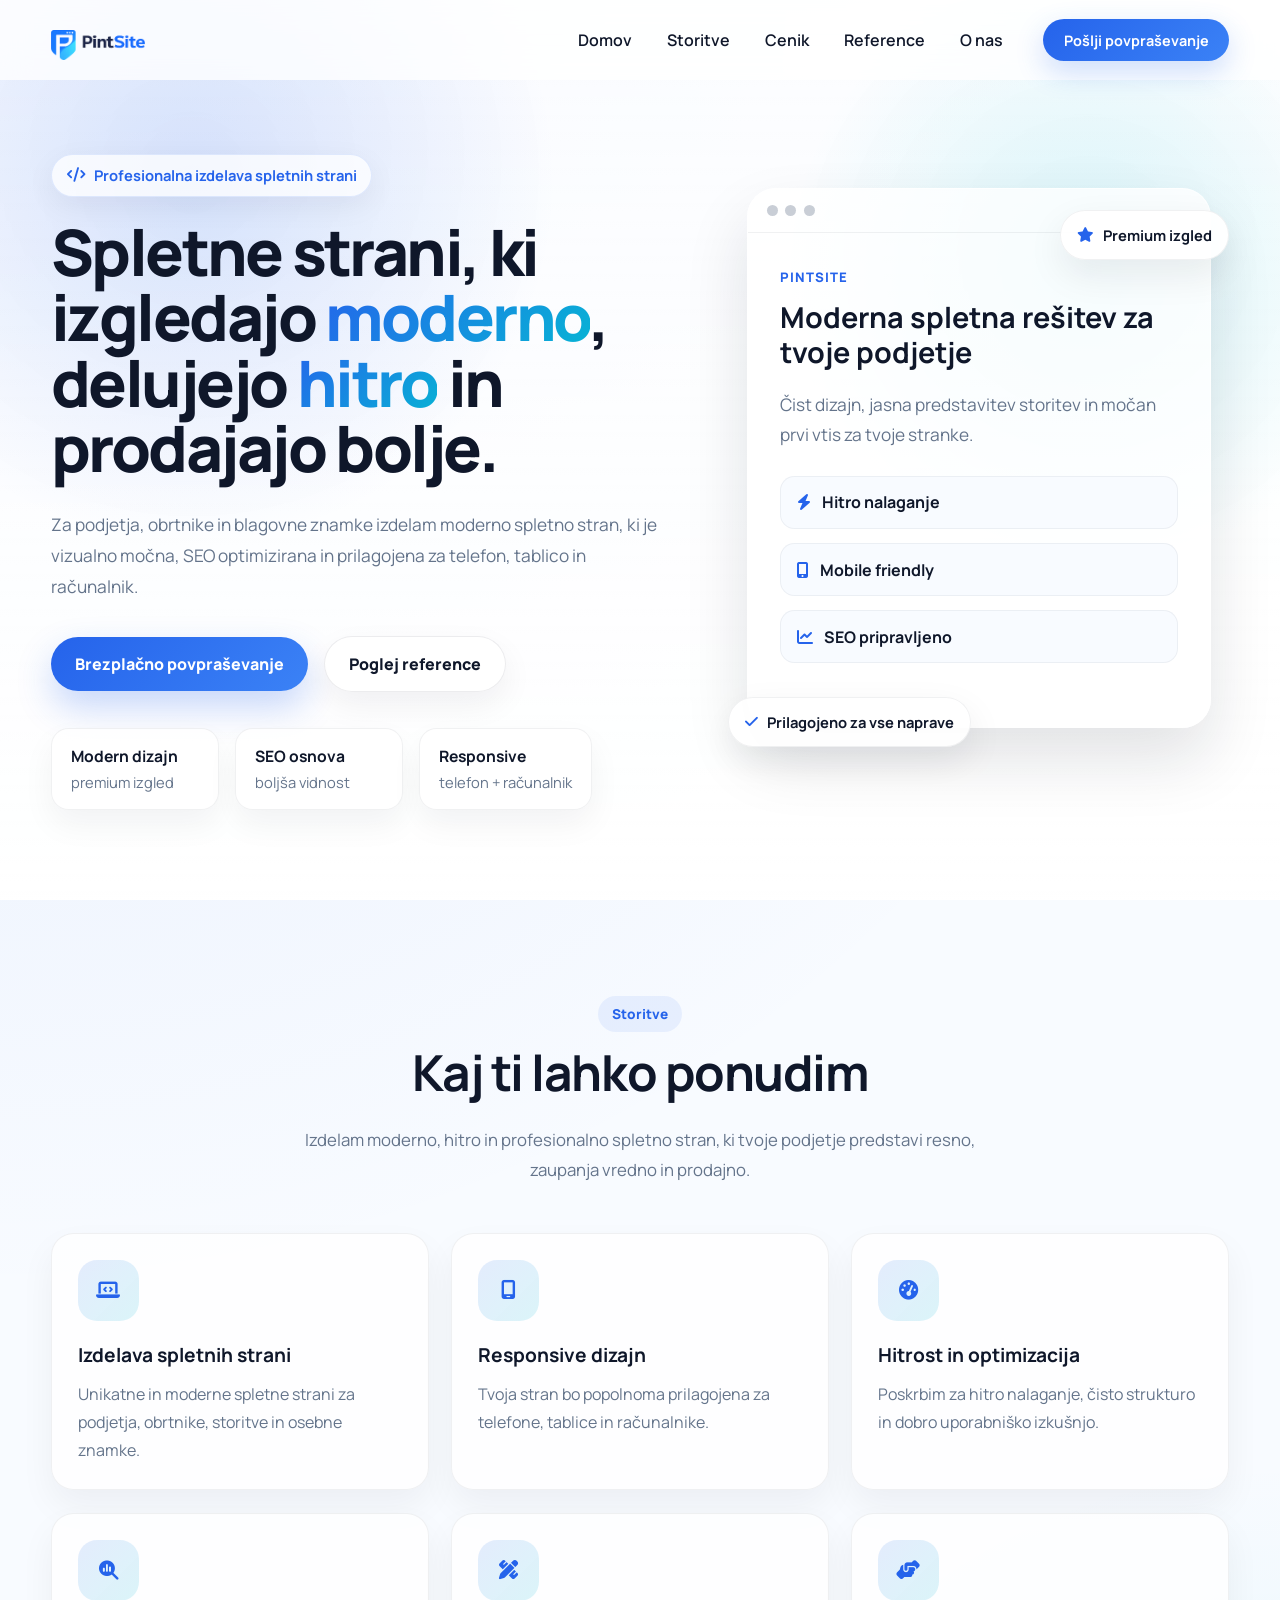
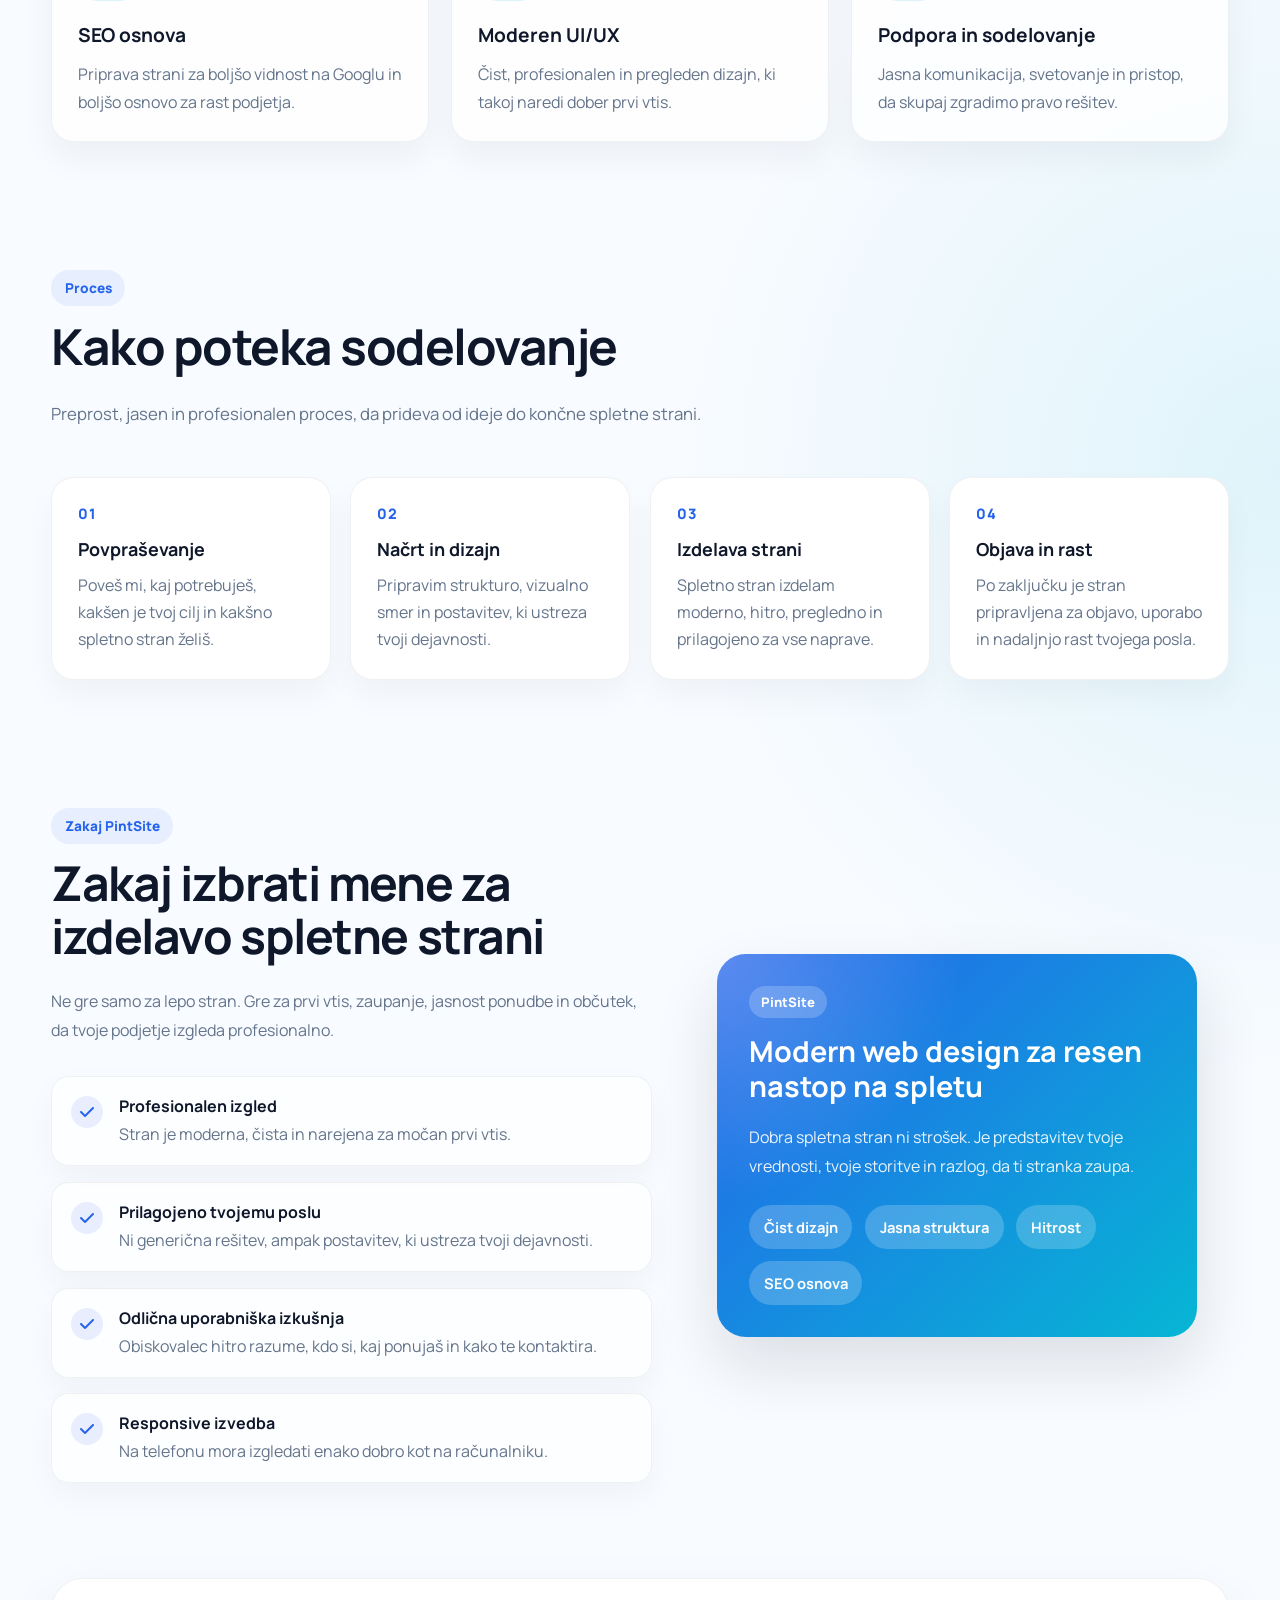
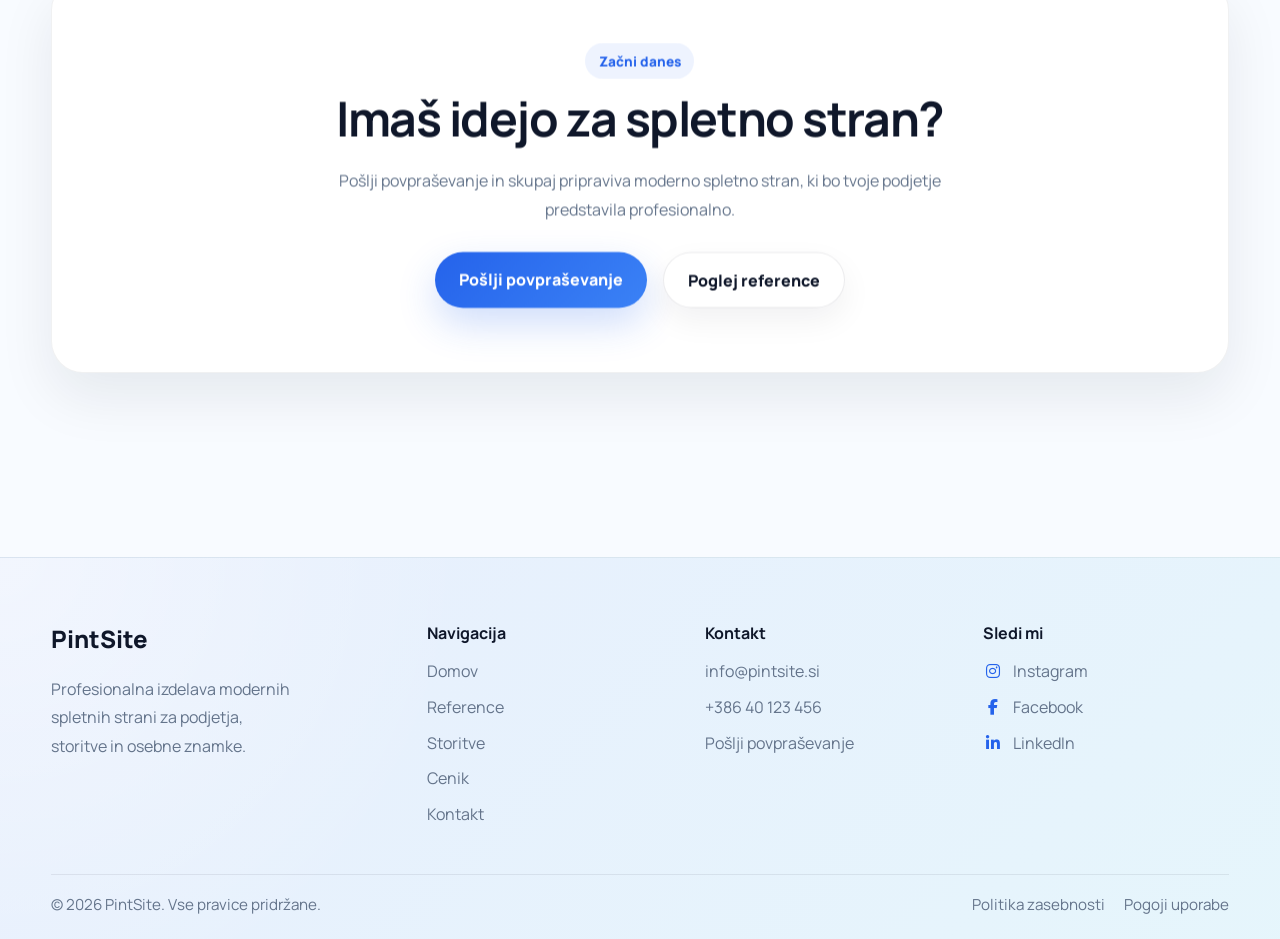
==== commit c8f8363b: "Narejen lep prikaz tudi na telefonu" ====
--- a/index.html
+++ b/index.html
@@ -362,7 +362,7 @@
             </div>
           </div>
 
-          <div class="why-card fade-in fade-delay-2">
+          <div class="why-card fade-in fade-delay-2 odmikwhy">
             <div class="why-card-inner">
               <span class="mini-tag">PintSite</span>
               <h3>Modern web design za resen nastop na spletu</h3>
@@ -383,7 +383,7 @@
       </section>
 
     <!-- CTA -->
-    <section class="cta-section">
+    <section class="cta-section odmikcta">
       <div class="section-container">
         <div class="cta-box fade-in">
           <span class="section-badge light fade-in fade-delay-1">Začni danes</span>
@@ -406,14 +406,14 @@
     <footer class="footer">
       <div class="footer-container">
         
-        <div class="footer-brand fade-in">
+        <div class="footer-brand">
           <a href="index.html" class="footer-logo">PintSite</a>
           <p>
             Profesionalna izdelava modernih spletnih strani za podjetja, storitve in osebne znamke.
           </p>
         </div>
 
-        <div class="footer-links fade-in fade-delay-1">
+        <div class="footer-links">
           <h4>Navigacija</h4>
           <a href="index.html">Domov</a>
           <a href="reference.html">Reference</a>
@@ -422,14 +422,14 @@
           <a href="kontakt.html">Kontakt</a>
         </div>
 
-        <div class="footer-links fade-in fade-delay-2">
+        <div class="footer-links">
           <h4>Kontakt</h4>
           <a href="mailto:info@pintsite.si">info@pintsite.si</a>
           <a href="tel:+38640123456">+386 40 123 456</a>
           <a href="kontakt.html">Pošlji povpraševanje</a>
         </div>
 
-        <div class="footer-links fade-in fade-delay-3">
+        <div class="footer-links">
           <h4>Sledi mi</h4>
           <div class="social-links">
             <a href="#" aria-label="Instagram"><i class="fa-brands fa-instagram"></i> Instagram</a>
@@ -440,7 +440,7 @@
 
       </div>
 
-      <div class="footer-bottom fade-in">
+      <div class="footer-bottom">
         <p>© 2026 PintSite. Vse pravice pridržane.</p>
         <div class="footer-bottom-links">
           <a href="zasebnost.html">Politika zasebnosti</a>
--- a/style.css
+++ b/style.css
@@ -2834,10 +2834,10 @@
 }
 
 /* DELAY VARIACIJE (bolj premium, malo daljše) */
-.fade-delay-1 { transition-delay: 0.14s; }
+.fade-delay-1 { transition-delay: 0.26s; }
 .fade-delay-2 { transition-delay: 0.26s; }
-.fade-delay-3 { transition-delay: 0.38s; }
-.fade-delay-4 { transition-delay: 0.5s; }
+.fade-delay-3 { transition-delay: 0.26s; }
+.fade-delay-4 { transition-delay: 0.26s; }
 
 /* MICRO ANIMATIONS */
 .service-card,
@@ -3045,4 +3045,38 @@
   50% {
     transform: translateY(-0.25em);
   }
+}
+
+@media (max-width: 30em) {
+  .header-inner,
+  .hero-container,
+  .section-container,
+  .footer-container,
+  .footer-bottom,
+  .legal-container {
+    width: 80%;
+    margin-left: auto;
+    margin-right: auto;
+  }
+
+  .services-process-section
+  {
+    padding-top: 5em;
+  }
+
+  .odmikwhy
+  {
+    margin-top: -5em;
+  }
+
+  .odmikcta
+  {
+    padding-bottom: 10em;
+  }
+
+  .odmikctastoritve
+  {
+    margin-top: -7em;
+    margin-bottom: 8em;
+  }
 }
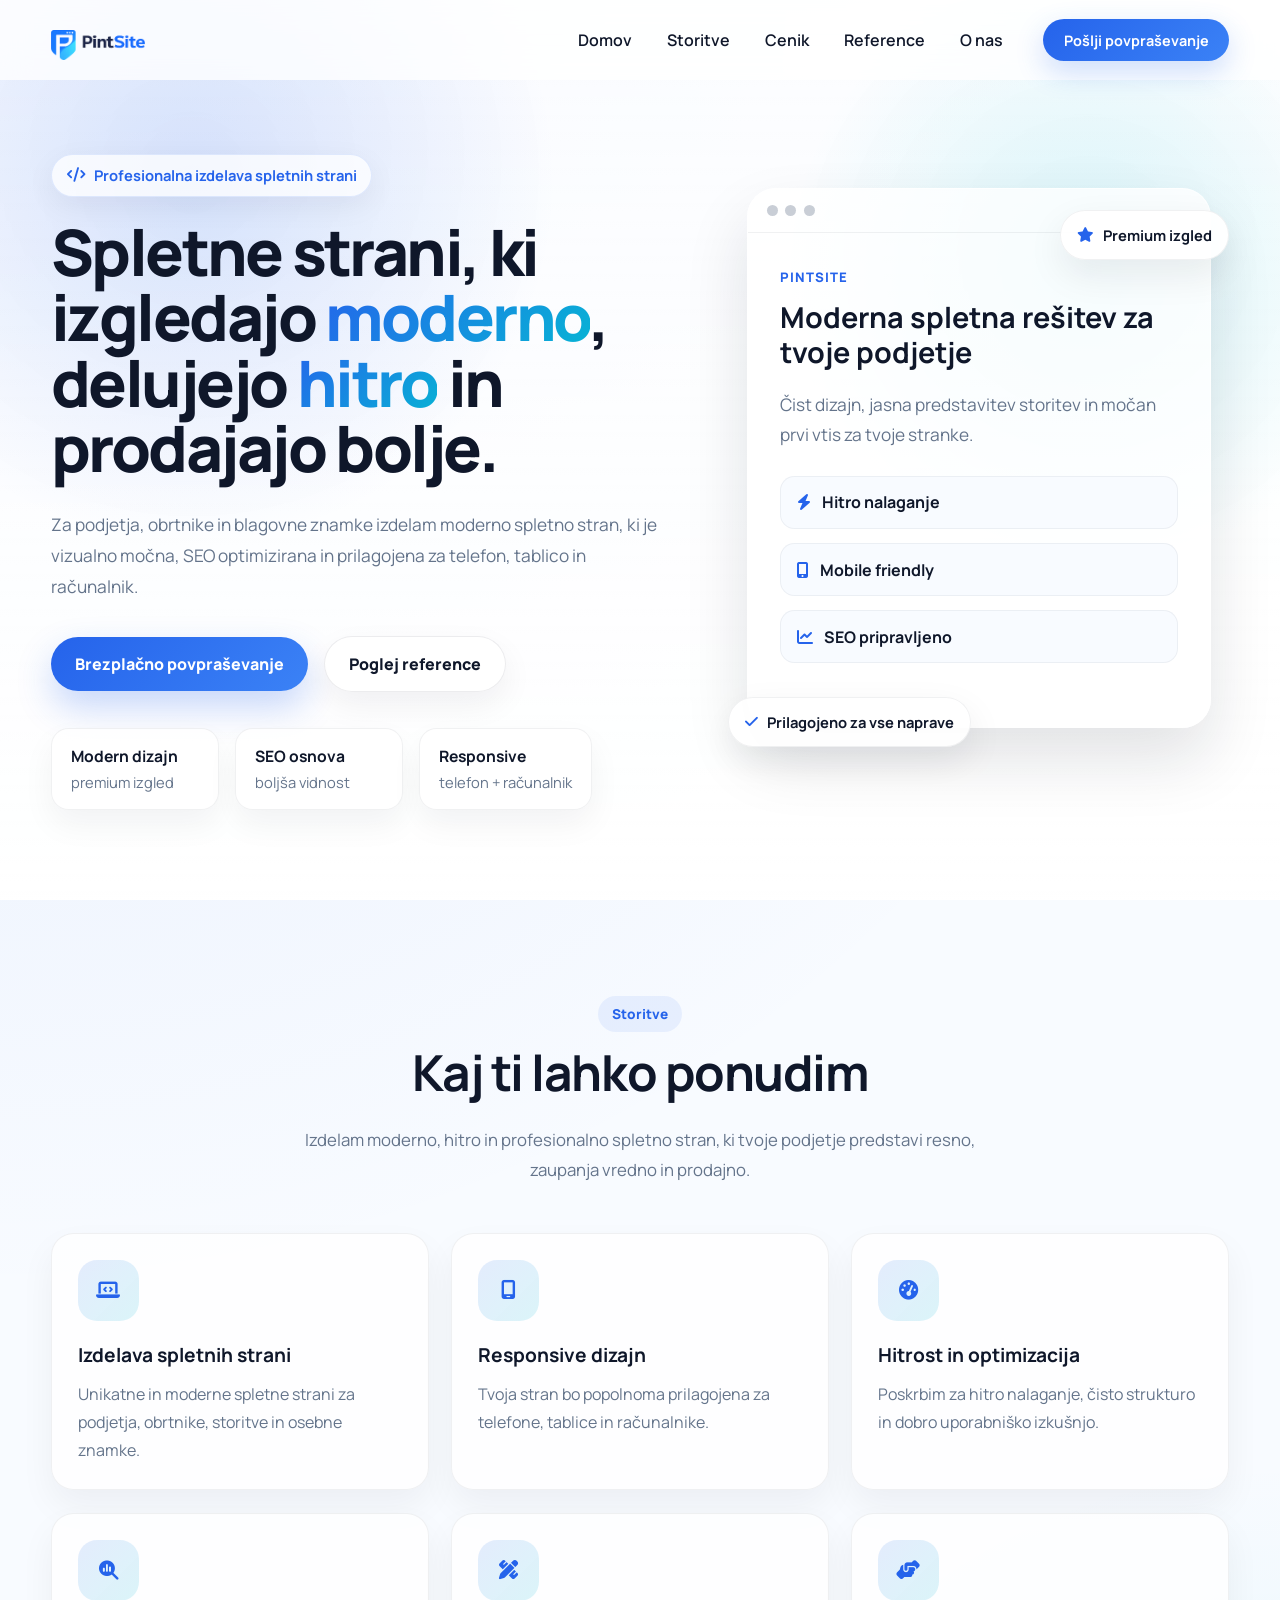
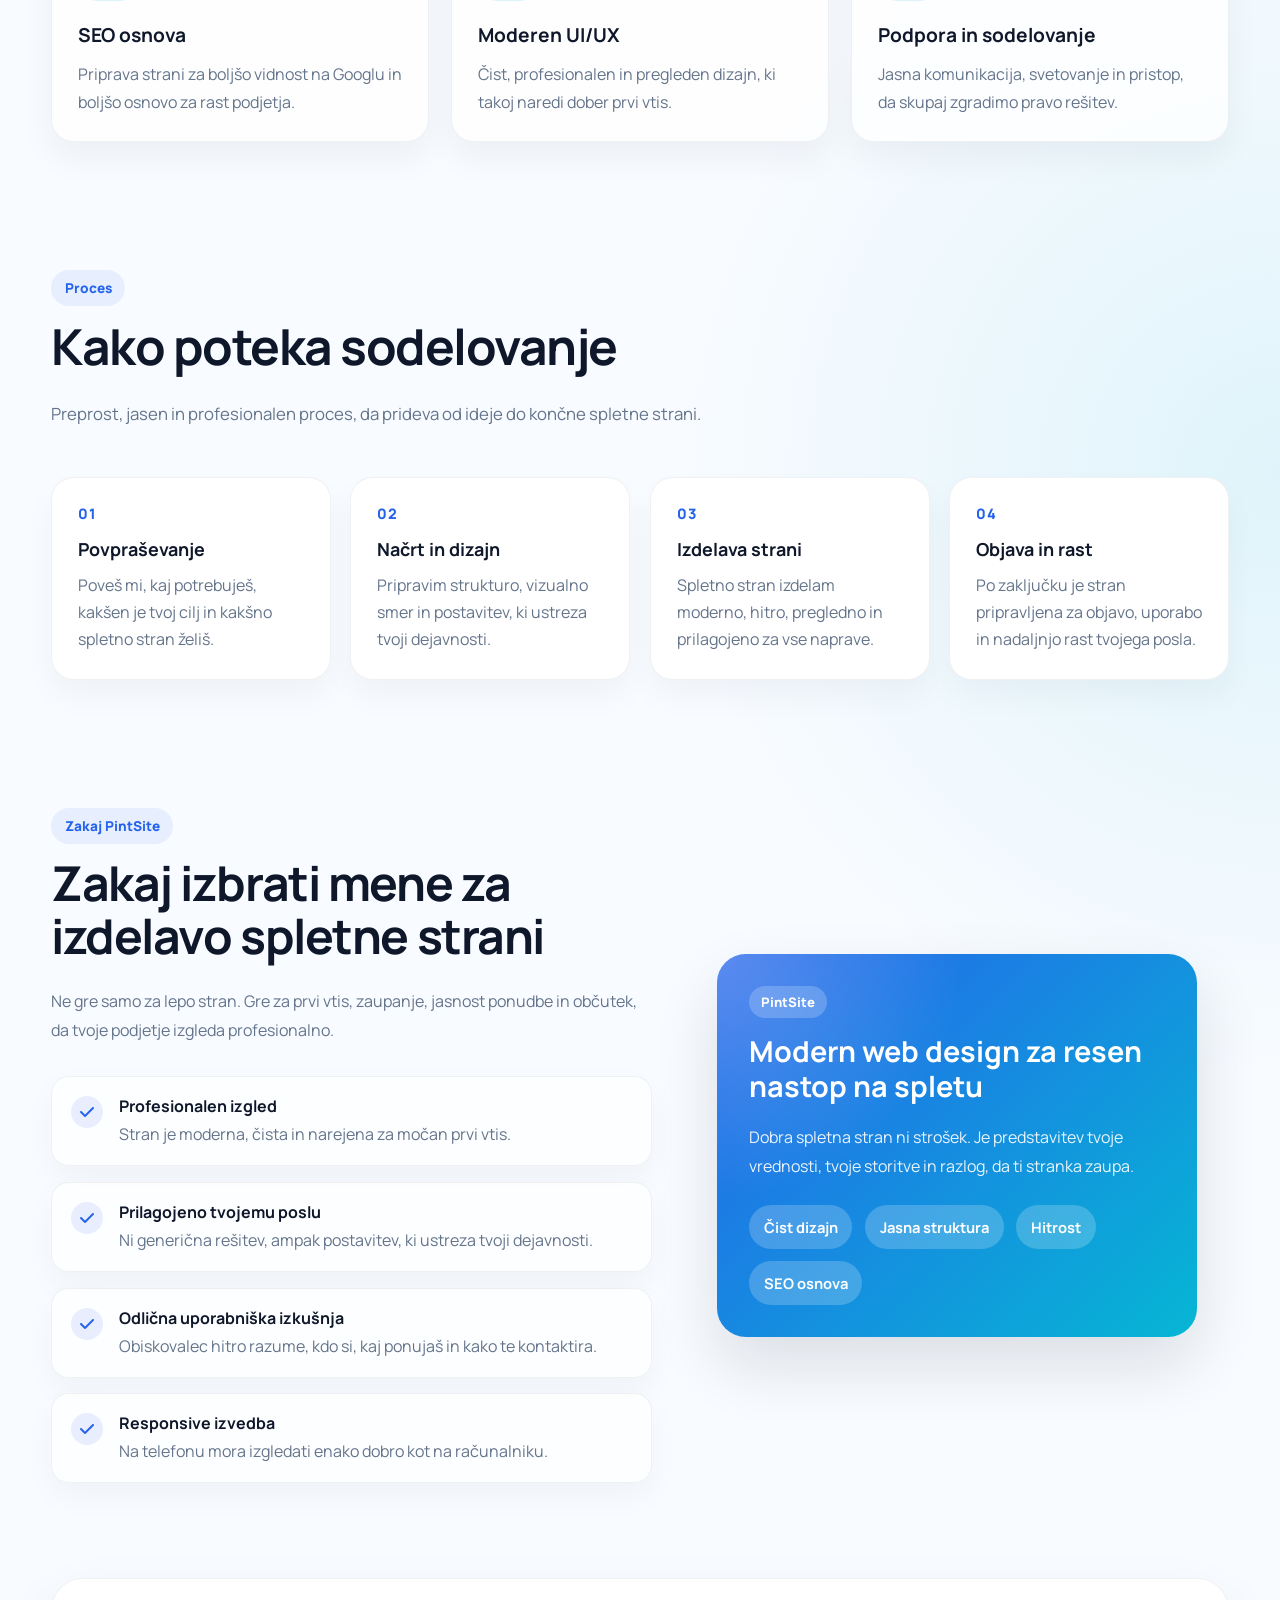
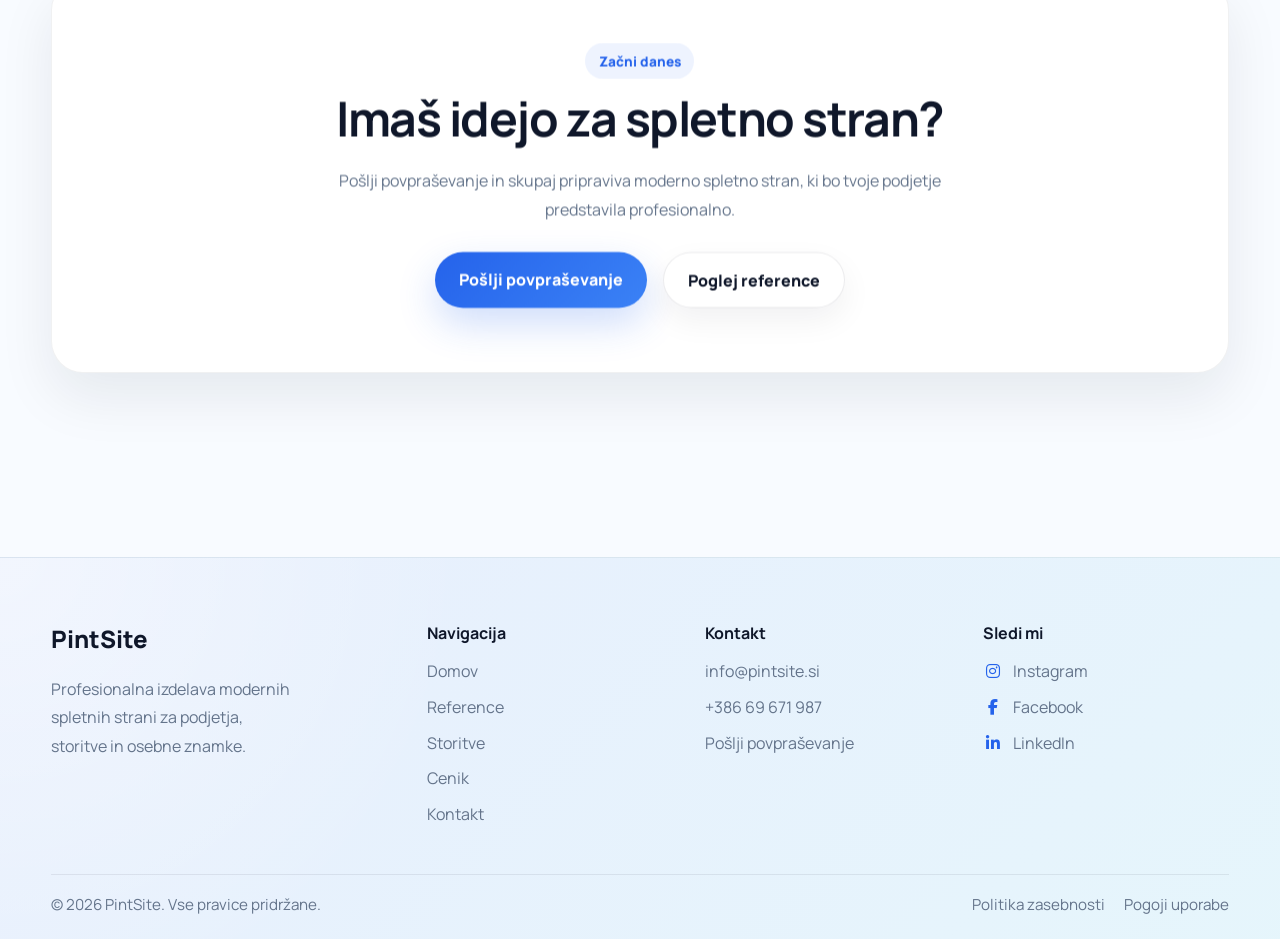
==== commit b117b70e: "Pravilni podatki na spletni strani čisto vse deluje in vse razen socialna omrežja še nimajo linkov" ====
--- a/index.html
+++ b/index.html
@@ -425,7 +425,7 @@
         <div class="footer-links">
           <h4>Kontakt</h4>
           <a href="mailto:info@pintsite.si">info@pintsite.si</a>
-          <a href="tel:+38640123456">+386 40 123 456</a>
+          <a href="tel:+38640123456">+386 69 671 987</a>
           <a href="kontakt.html">Pošlji povpraševanje</a>
         </div>
 
--- a/style.css
+++ b/style.css
@@ -227,7 +227,7 @@
   margin-bottom: 0.45em;
 }
 
-.hero h1 span {
+.hero h1 span, .modernapisgradient {
   background: linear-gradient(135deg, var(--primary), var(--accent));
   -webkit-background-clip: text;
   -webkit-text-fill-color: transparent;
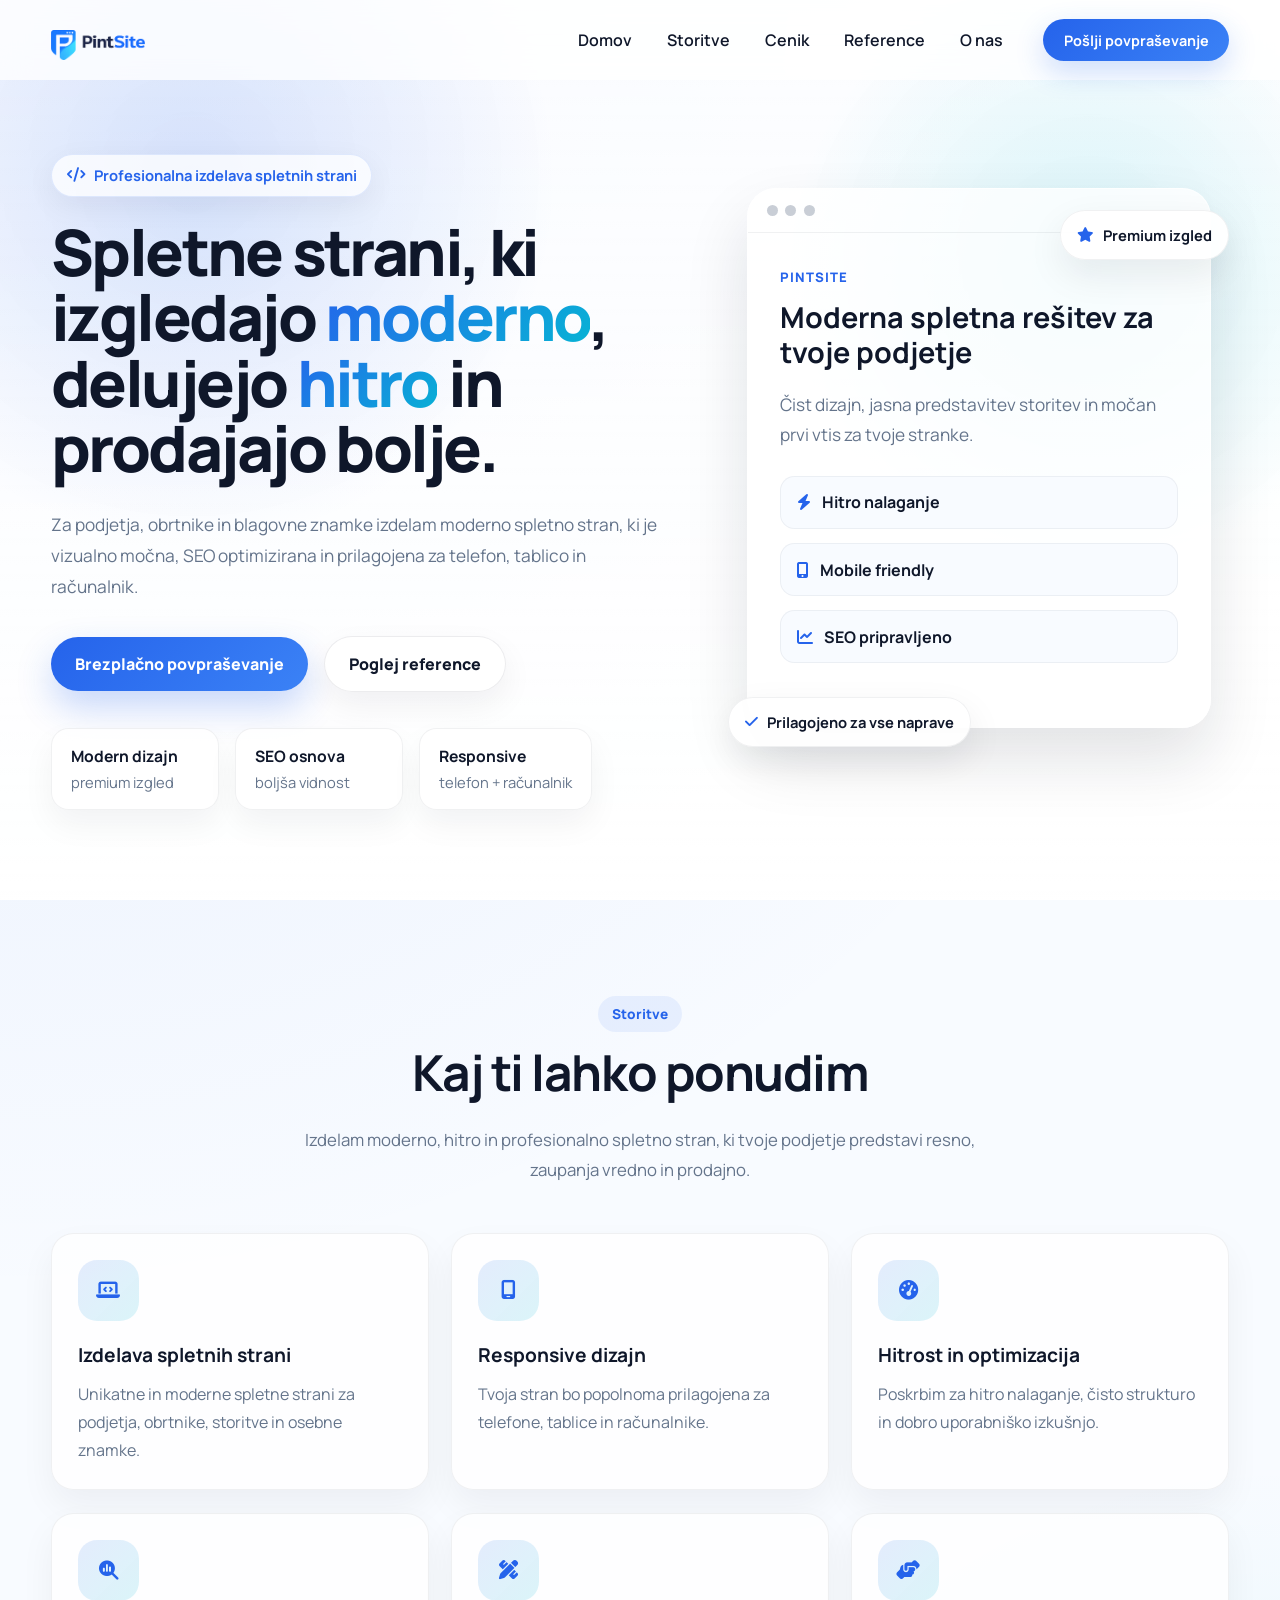
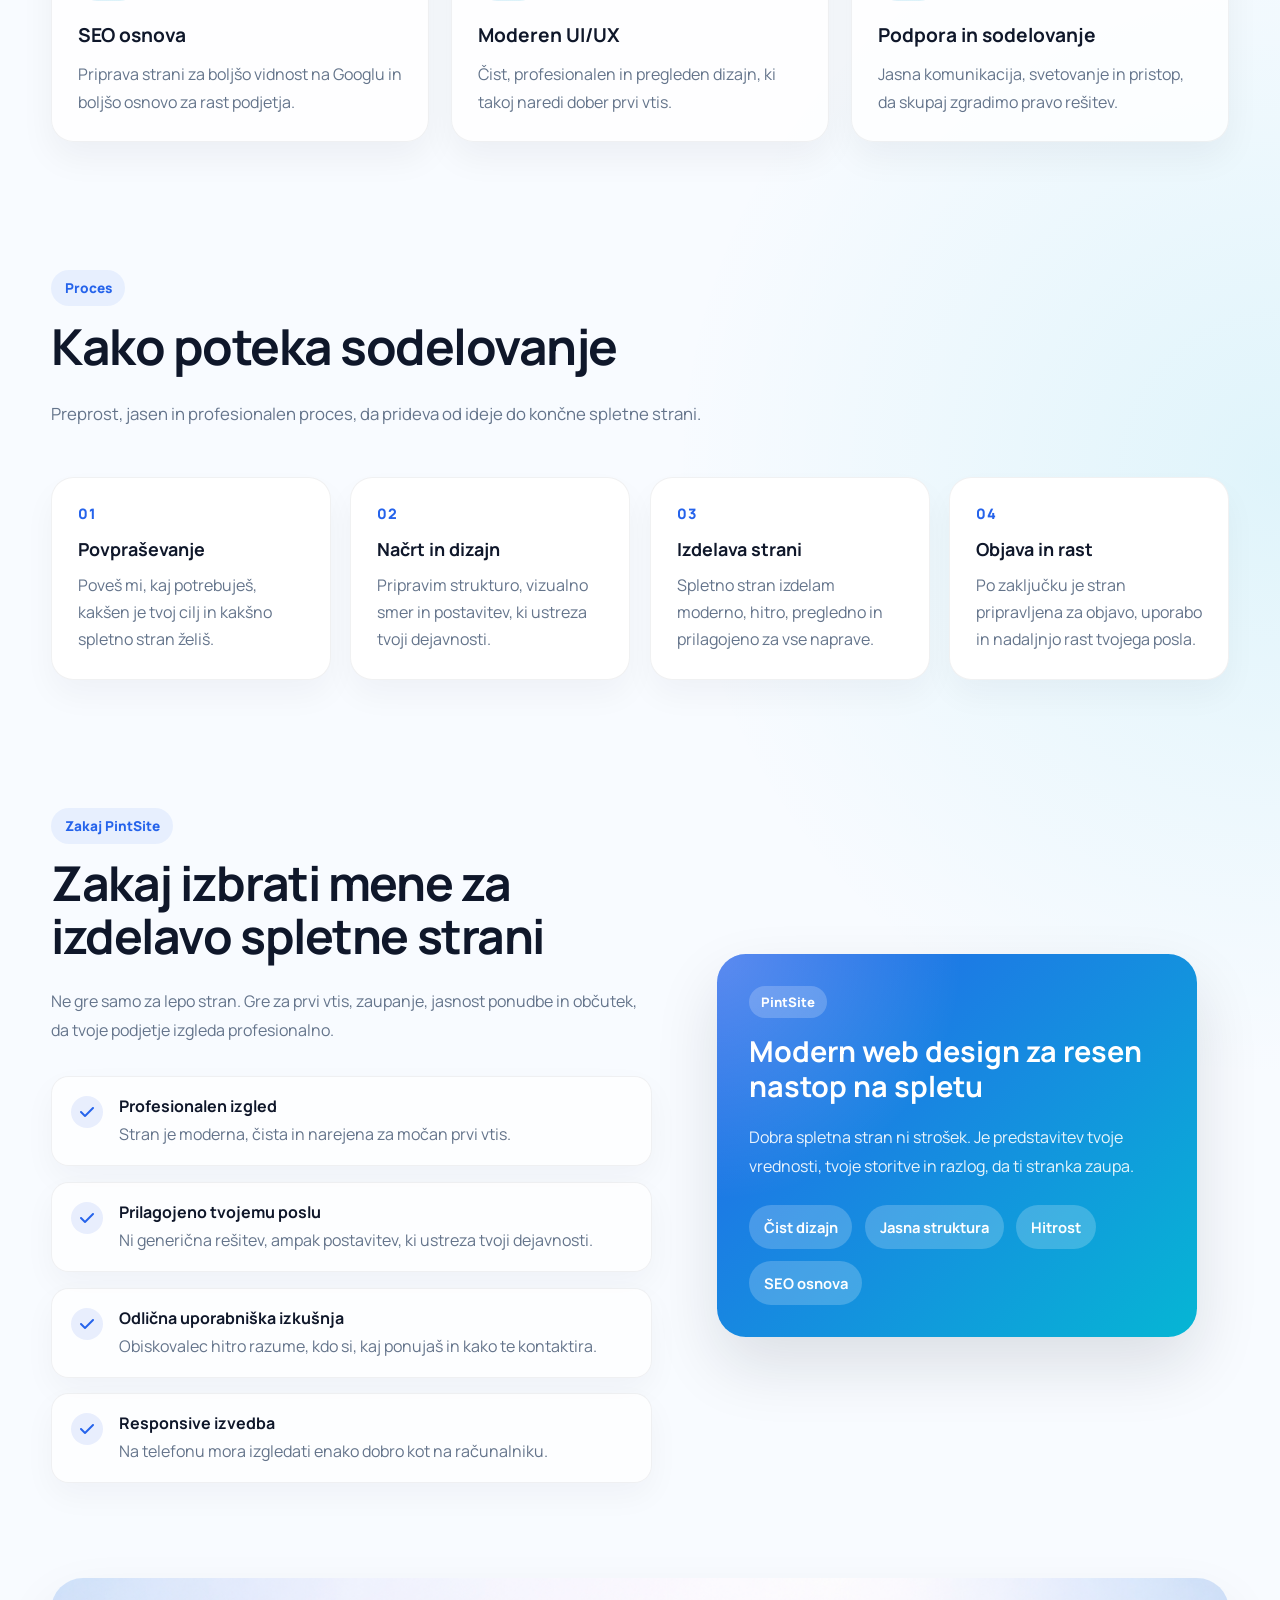
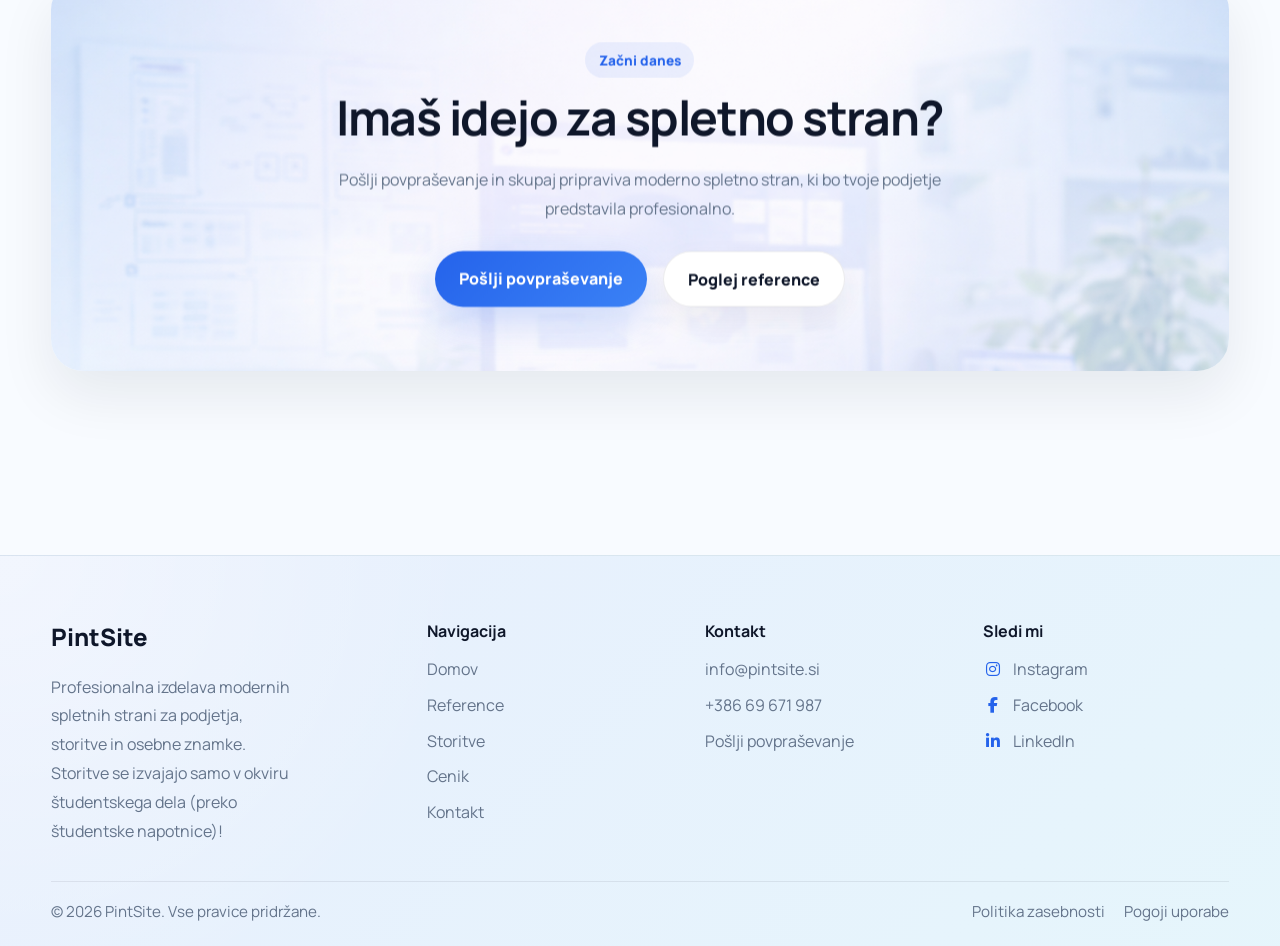
==== commit 7b176fd6: "V vseh straneh posodobljen footer" ====
--- a/index.html
+++ b/index.html
@@ -411,6 +411,9 @@
           <p>
             Profesionalna izdelava modernih spletnih strani za podjetja, storitve in osebne znamke.
           </p>
+          <p>
+            Storitve se izvajajo samo v okviru študentskega dela (preko študentske napotnice)!
+          </p>
         </div>
 
         <div class="footer-links">
--- a/style.css
+++ b/style.css
@@ -1133,9 +1133,8 @@
   text-align: center;
   padding: 4em 1.5em;
   border-radius: 2em;
-    
-  background: #ffffff;
-  border: 0.0625em solid rgba(15, 23, 42, 0.06);
+  background-image: url(Images/ozadjecta.png);
+  background-size: cover;
   box-shadow: 0 1.5em 3.5em rgba(15, 23, 42, 0.08);
 }
 
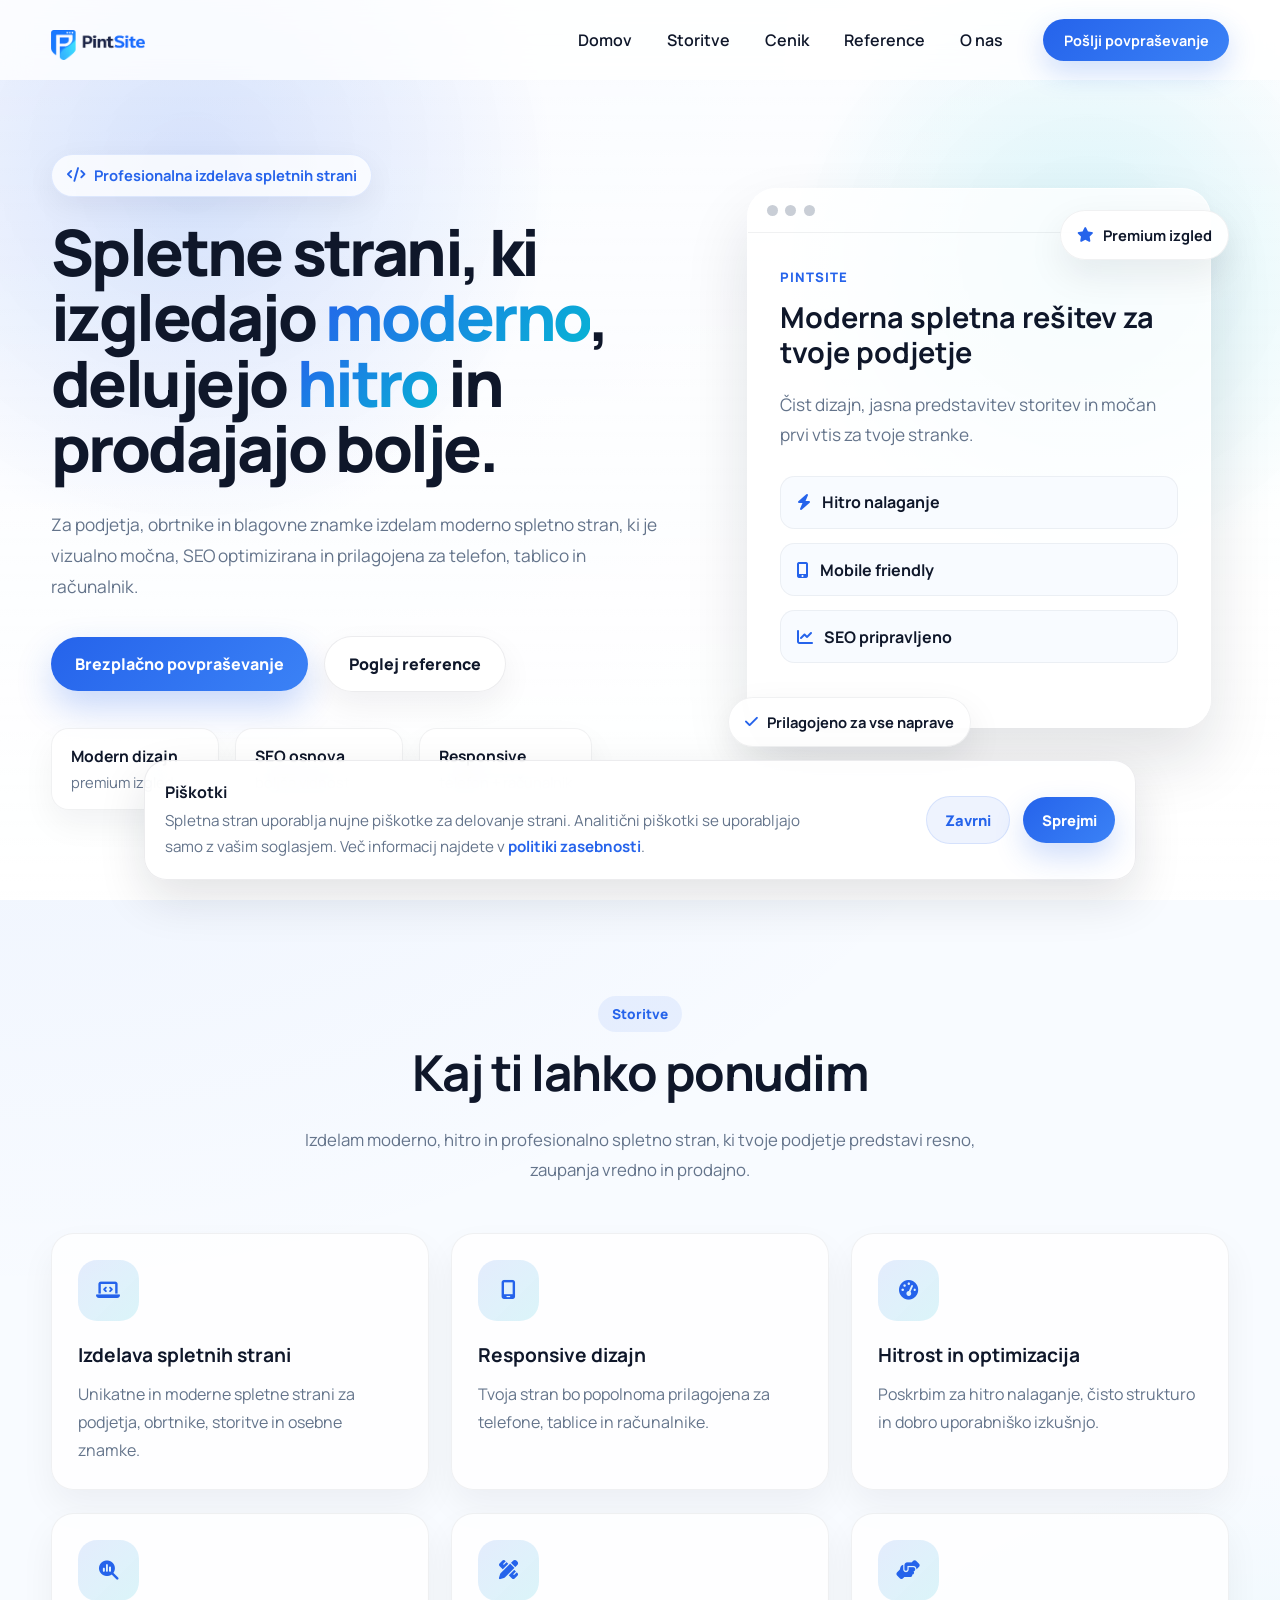
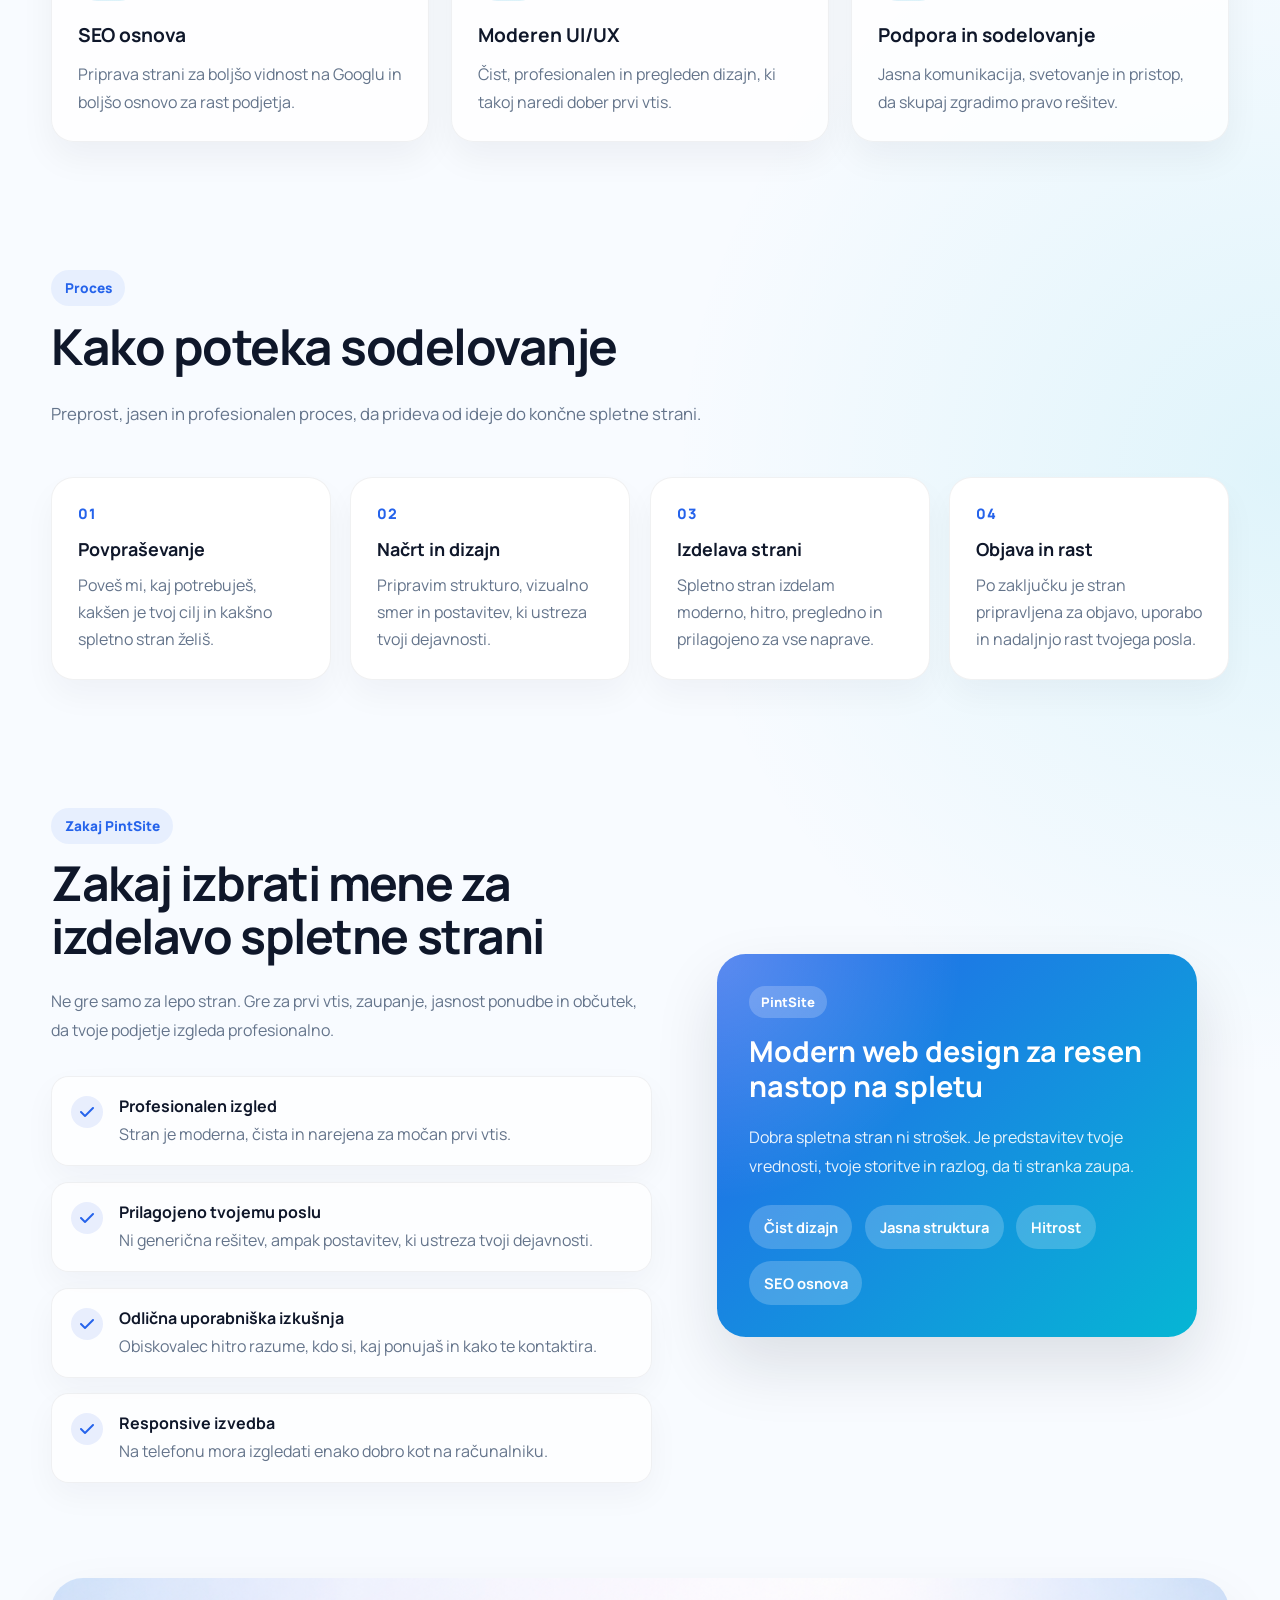
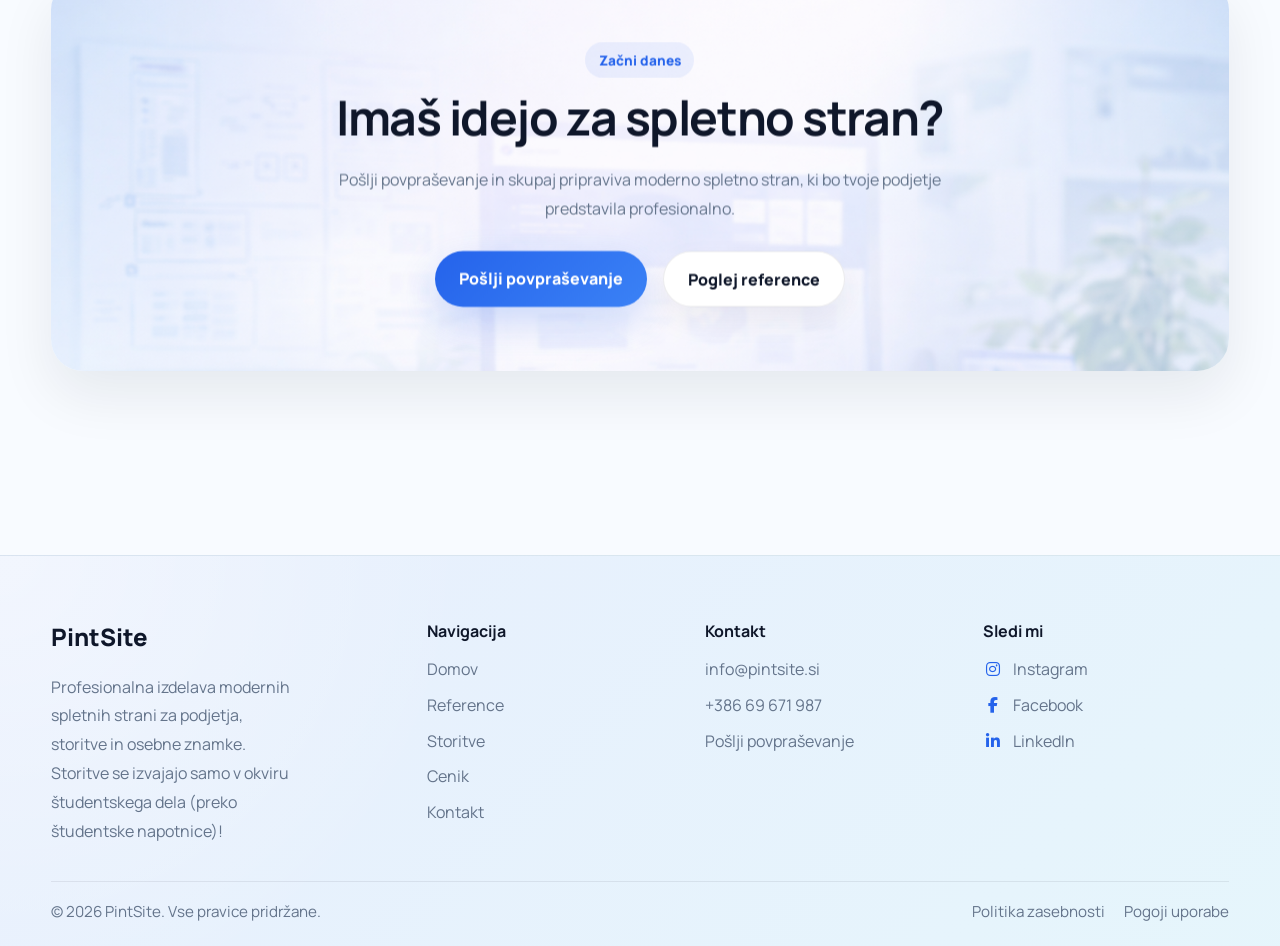
==== commit 85fc44ac: "Preverjam piskotke" ====
--- a/index.html
+++ b/index.html
@@ -33,7 +33,98 @@
 
   <!-- CSS -->
   <link rel="stylesheet" href="style.css">
+
+  <!-- GOOGLE ANALYTICS + CONSENT MODE -->
+  <script>
+    window.dataLayer = window.dataLayer || [];
+    function gtag(){dataLayer.push(arguments);}
+
+    /* PRIVZETO: analytics izklopljen */
+    gtag('consent', 'default', {
+      'analytics_storage': 'denied'
+    });
+  </script>
+
+  <script async src="https://www.googletagmanager.com/gtag/js?id=G-XXXXXXXXXX"></script>
+
+  <script>
+    gtag('js', new Date());
+    gtag('config', 'G-XXXXXXXXXX');
+  </script>
 </head>
+
+<!-- COOKIE BANNER -->
+<div class="cookie-banner" id="cookie-banner" role="dialog" aria-live="polite" aria-label="Obvestilo o piškotkih">
+  <div class="cookie-banner-inner">
+    <div class="cookie-banner-text">
+      <h3>Piškotki</h3>
+      <p>
+        Spletna stran uporablja nujne piškotke za delovanje strani. Analitični piškotki se uporabljajo samo z vašim soglasjem.
+        Več informacij najdete v <a href="zasebnost.html">politiki zasebnosti</a>.
+      </p>
+    </div>
+
+    <div class="cookie-banner-actions">
+      <button type="button" class="cookie-btn cookie-btn-secondary" id="cookie-decline">
+        Zavrni
+      </button>
+      <button type="button" class="cookie-btn cookie-btn-primary" id="cookie-accept">
+        Sprejmi
+      </button>
+    </div>
+  </div>
+</div>
+
+<script>
+  (function () {
+    const COOKIE_KEY = "pintsite_cookie_consent";
+    const banner = document.getElementById("cookie-banner");
+    const acceptBtn = document.getElementById("cookie-accept");
+    const declineBtn = document.getElementById("cookie-decline");
+
+    function applyConsent(value) {
+      if (value === "accepted") {
+        gtag('consent', 'update', {
+          'analytics_storage': 'granted'
+        });
+      } else {
+        gtag('consent', 'update', {
+          'analytics_storage': 'denied'
+        });
+      }
+    }
+
+    function saveConsent(value) {
+      localStorage.setItem(COOKIE_KEY, value);
+      applyConsent(value);
+      banner.classList.remove("show");
+    }
+
+    function getConsent() {
+      return localStorage.getItem(COOKIE_KEY);
+    }
+
+    document.addEventListener("DOMContentLoaded", function () {
+      const consent = getConsent();
+
+      if (!consent) {
+        setTimeout(() => {
+          banner.classList.add("show");
+        }, 700);
+      } else {
+        applyConsent(consent);
+      }
+    });
+
+    acceptBtn.addEventListener("click", function () {
+      saveConsent("accepted");
+    });
+
+    declineBtn.addEventListener("click", function () {
+      saveConsent("declined");
+    });
+  })();
+</script>
 
 <body>
     <script>
--- a/style.css
+++ b/style.css
@@ -3078,4 +3078,180 @@
     margin-top: -7em;
     margin-bottom: 8em;
   }
+}
+
+
+/* COOKIE BANNER */
+.cookie-banner {
+  position: fixed;
+  left: 1.25em;
+  right: 1.25em;
+  bottom: 1.25em;
+  z-index: 1200;
+  display: flex;
+  justify-content: center;
+  pointer-events: none;
+  opacity: 0;
+  transform: translateY(1.2em);
+  transition:
+    opacity 0.45s cubic-bezier(0.22, 1, 0.36, 1),
+    transform 0.45s cubic-bezier(0.22, 1, 0.36, 1);
+}
+
+.cookie-banner.show {
+  opacity: 1;
+  transform: translateY(0);
+  pointer-events: auto;
+}
+
+.cookie-banner-inner {
+  width: min(100%, 62em);
+  display: flex;
+  align-items: center;
+  justify-content: space-between;
+  gap: 1.4em;
+  padding: 1.2em 1.25em;
+  border-radius: 1.4em;
+  background: rgba(255, 255, 255, 0.92);
+  backdrop-filter: blur(1em);
+  -webkit-backdrop-filter: blur(1em);
+  border: 0.0625em solid rgba(15, 23, 42, 0.08);
+  box-shadow: 0 1.2em 3em rgba(15, 23, 42, 0.12);
+}
+
+.cookie-banner-text {
+  min-width: 0;
+}
+
+.cookie-banner-text h3 {
+  font-size: 1rem;
+  margin-bottom: 0.35em;
+  color: var(--text);
+}
+
+.cookie-banner-text p {
+  color: var(--text-light);
+  line-height: 1.7;
+  font-size: 0.95rem;
+  max-width: 42em;
+}
+
+.cookie-banner-text a {
+  color: var(--primary);
+  text-decoration: none;
+  font-weight: 700;
+}
+
+.cookie-banner-text a:hover {
+  color: var(--primary-hover);
+}
+
+.cookie-banner-actions {
+  display: flex;
+  align-items: center;
+  gap: 0.8em;
+  flex-shrink: 0;
+}
+
+.cookie-btn {
+  border: none;
+  border-radius: 999em;
+  padding: 0.9em 1.25em;
+  font-family: "Manrope", sans-serif;
+  font-size: 0.92rem;
+  font-weight: 800;
+  cursor: pointer;
+  transition:
+    transform 0.35s ease,
+    box-shadow 0.35s ease,
+    background 0.35s ease,
+    color 0.35s ease,
+    border-color 0.35s ease;
+}
+
+.cookie-btn:hover {
+  transform: translateY(-0.08em);
+}
+
+.cookie-btn-primary {
+  background: linear-gradient(135deg, var(--primary), #3b82f6);
+  color: #ffffff;
+  box-shadow: 0 0.9em 2em rgba(37, 99, 235, 0.22);
+}
+
+.cookie-btn-primary:hover {
+  box-shadow: 0 1.1em 2.3em rgba(37, 99, 235, 0.28);
+}
+
+.cookie-btn-secondary {
+  background: rgba(37, 99, 235, 0.08);
+  color: var(--primary);
+  border: 0.0625em solid rgba(37, 99, 235, 0.12);
+}
+
+.cookie-btn-secondary:hover {
+  background: rgba(37, 99, 235, 0.12);
+}
+
+@media (max-width: 56.25em) {
+  .cookie-banner {
+    left: 0.9em;
+    right: 0.9em;
+    bottom: 0.9em;
+  }
+
+  .cookie-banner-inner {
+    flex-direction: column;
+    align-items: flex-start;
+    padding: 1.1em;
+    gap: 1em;
+    border-radius: 1.2em;
+  }
+
+  .cookie-banner-text p {
+    max-width: 100%;
+    font-size: 0.93rem;
+  }
+
+  .cookie-banner-actions {
+    width: 100%;
+    display: grid;
+    grid-template-columns: 1fr 1fr;
+  }
+
+  .cookie-btn {
+    width: 100%;
+    justify-content: center;
+  }
+}
+
+@media (max-width: 30em) {
+  .cookie-banner {
+    left: 0.7em;
+    right: 0.7em;
+    bottom: 0.7em;
+  }
+
+  .cookie-banner-inner {
+    padding: 1em;
+    border-radius: 1.05em;
+  }
+
+  .cookie-banner-text h3 {
+    font-size: 0.98rem;
+  }
+
+  .cookie-banner-text p {
+    font-size: 0.9rem;
+    line-height: 1.65;
+  }
+
+  .cookie-banner-actions {
+    grid-template-columns: 1fr;
+  }
+
+  .cookie-btn {
+    padding: 0.9em 1.1em;
+    font-size: 0.9rem;
+  }
 }
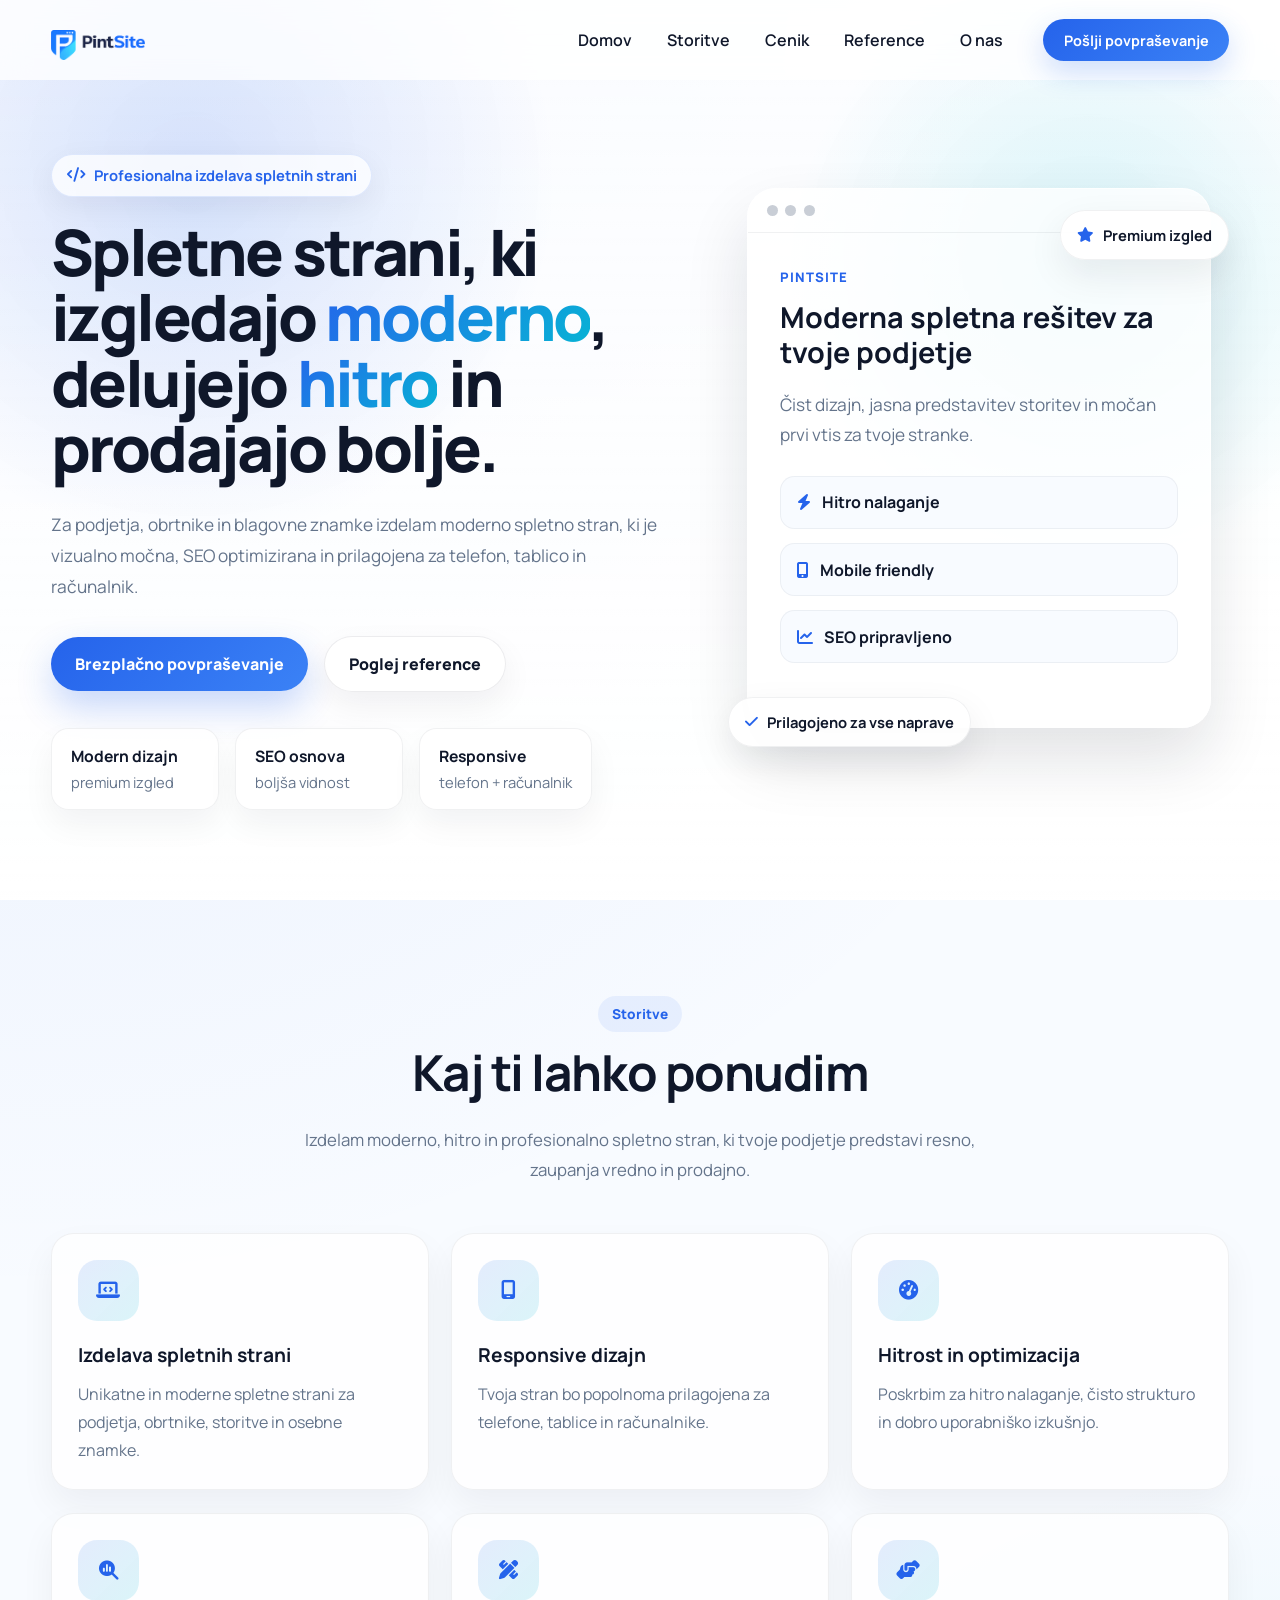
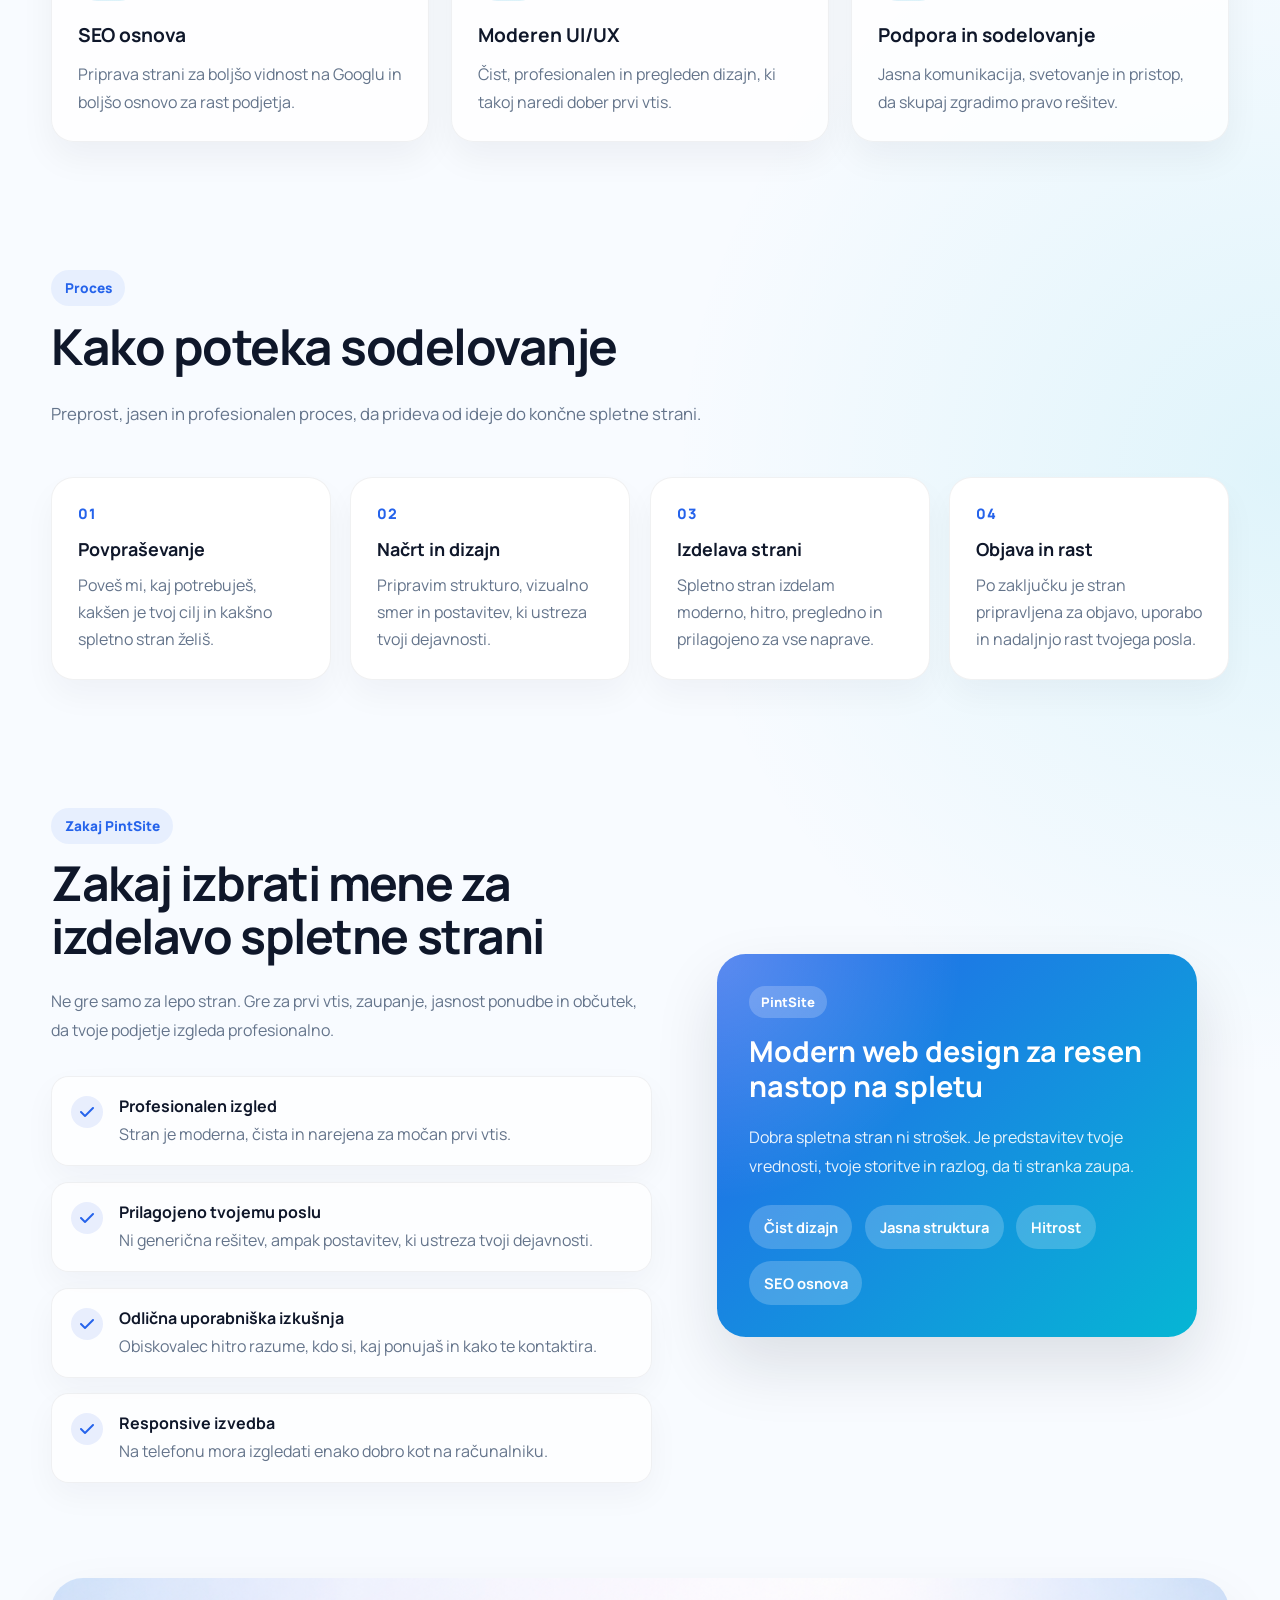
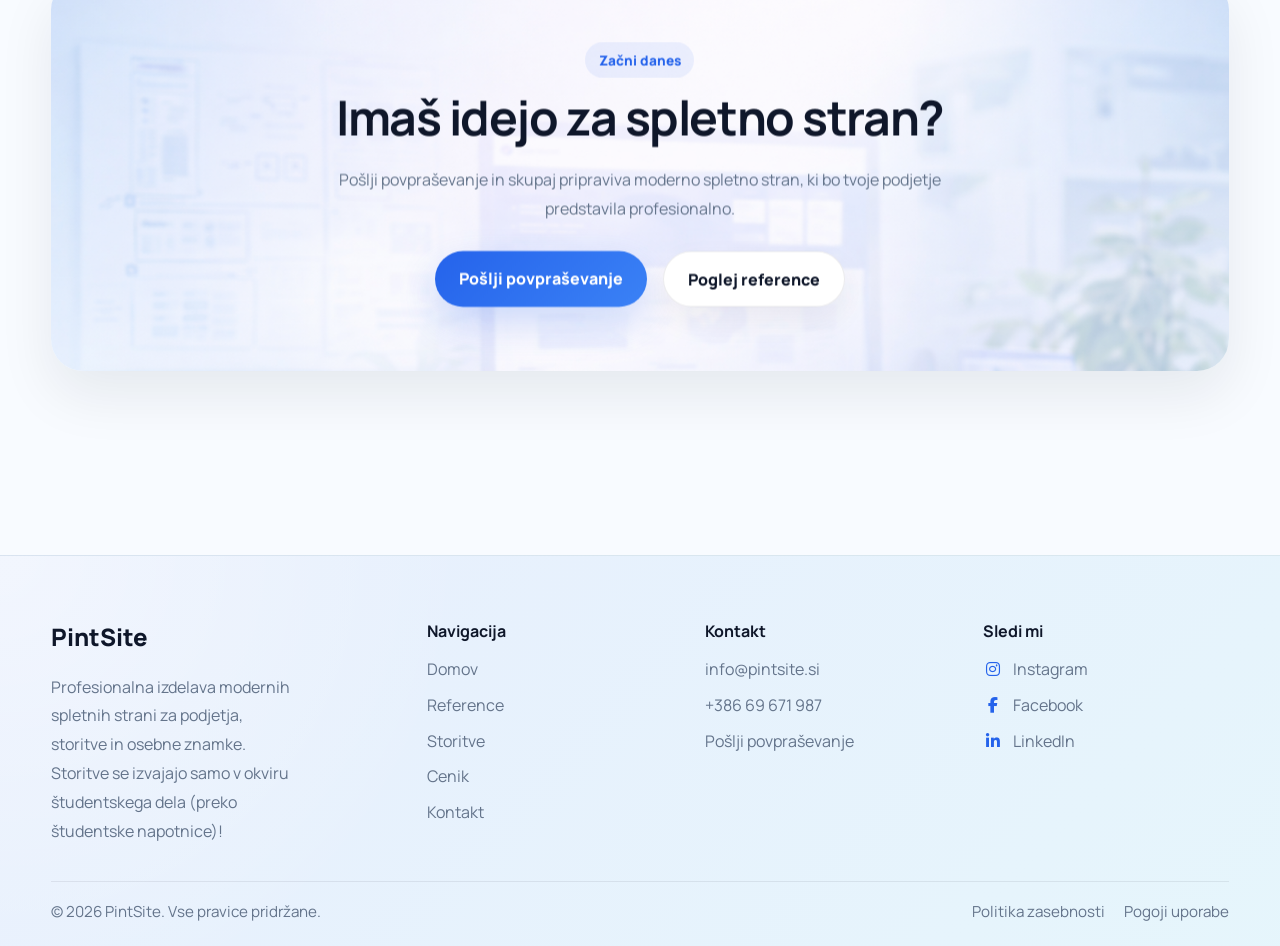
==== commit efd29222: "Piškotki sedaj povezani z google analitics" ====
--- a/index.html
+++ b/index.html
@@ -45,11 +45,11 @@
     });
   </script>
 
-  <script async src="https://www.googletagmanager.com/gtag/js?id=G-XXXXXXXXXX"></script>
+  <script async src="https://www.googletagmanager.com/gtag/js?id=G-G-1MD7E1JDKN"></script>
 
   <script>
     gtag('js', new Date());
-    gtag('config', 'G-XXXXXXXXXX');
+    gtag('config', 'G-G-1MD7E1JDKN');
   </script>
 </head>
 
@@ -110,7 +110,7 @@
       if (!consent) {
         setTimeout(() => {
           banner.classList.add("show");
-        }, 700);
+        }, 10000);
       } else {
         applyConsent(consent);
       }
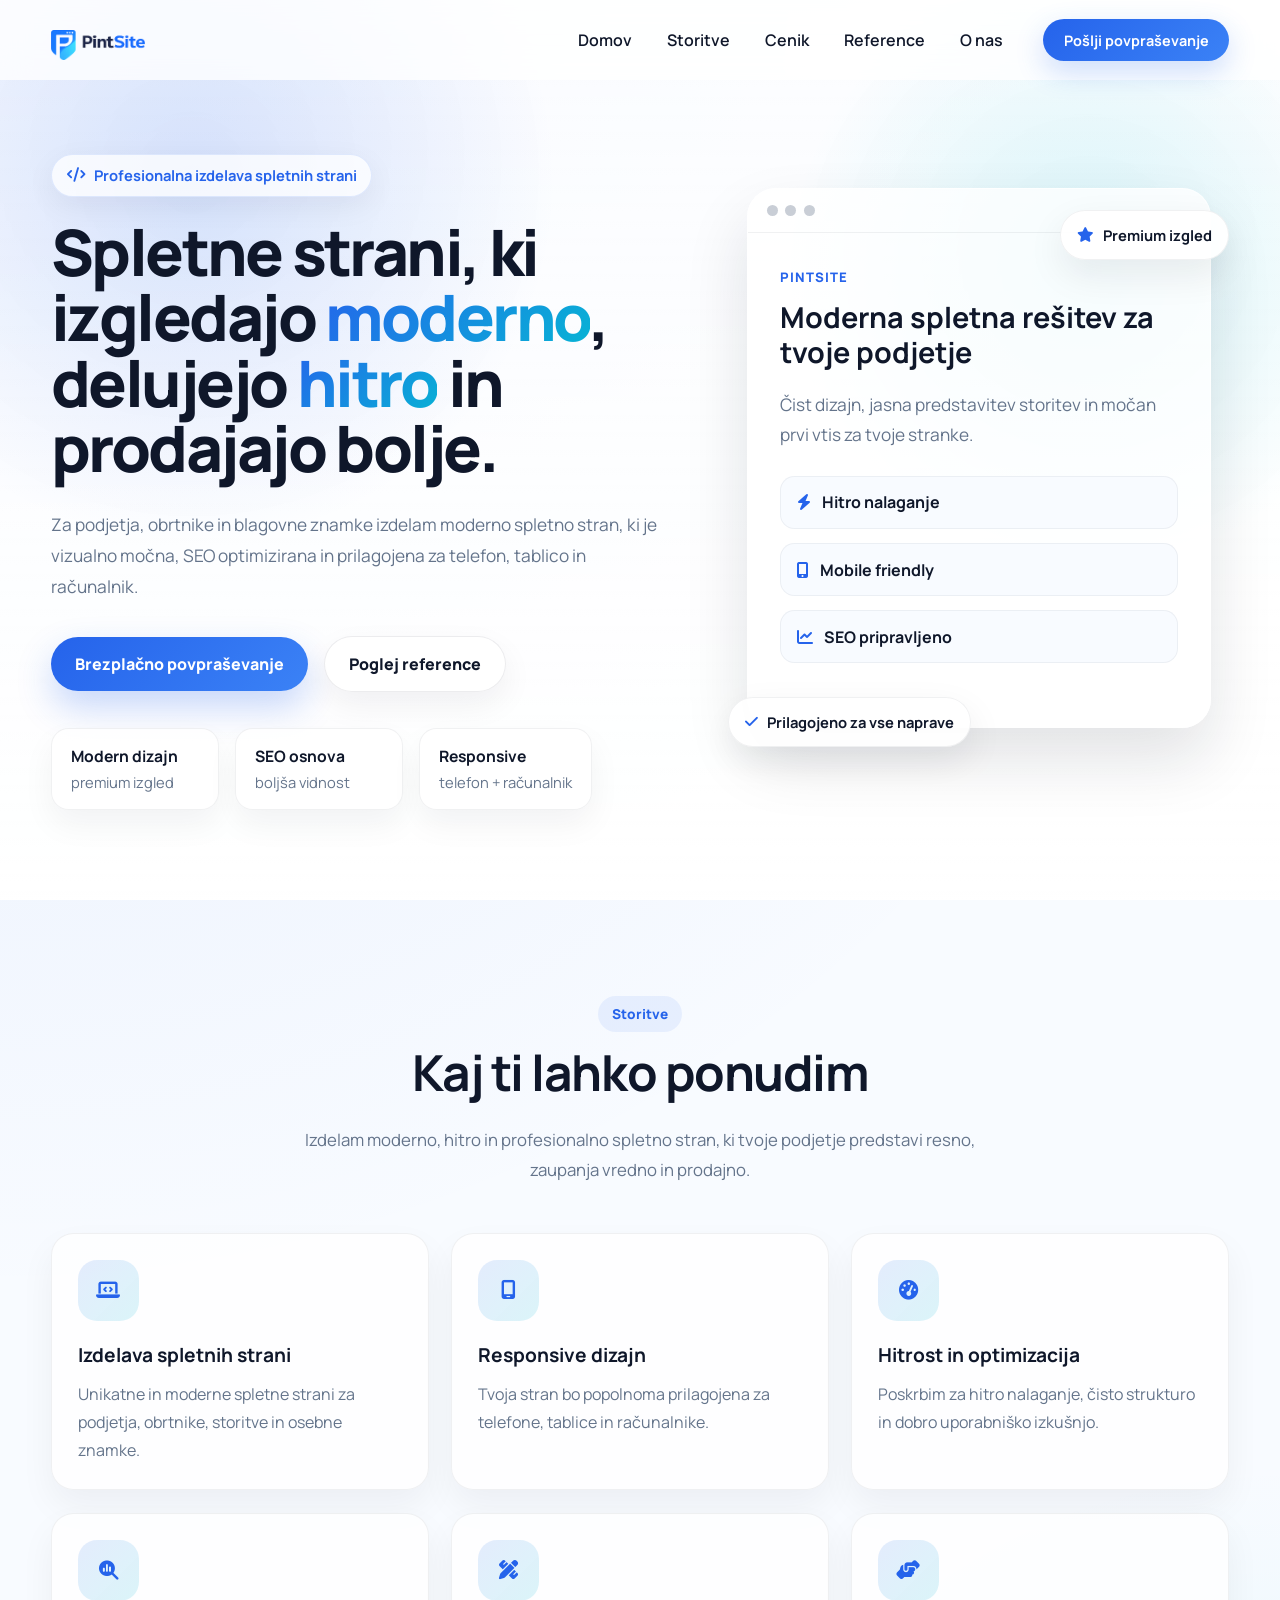
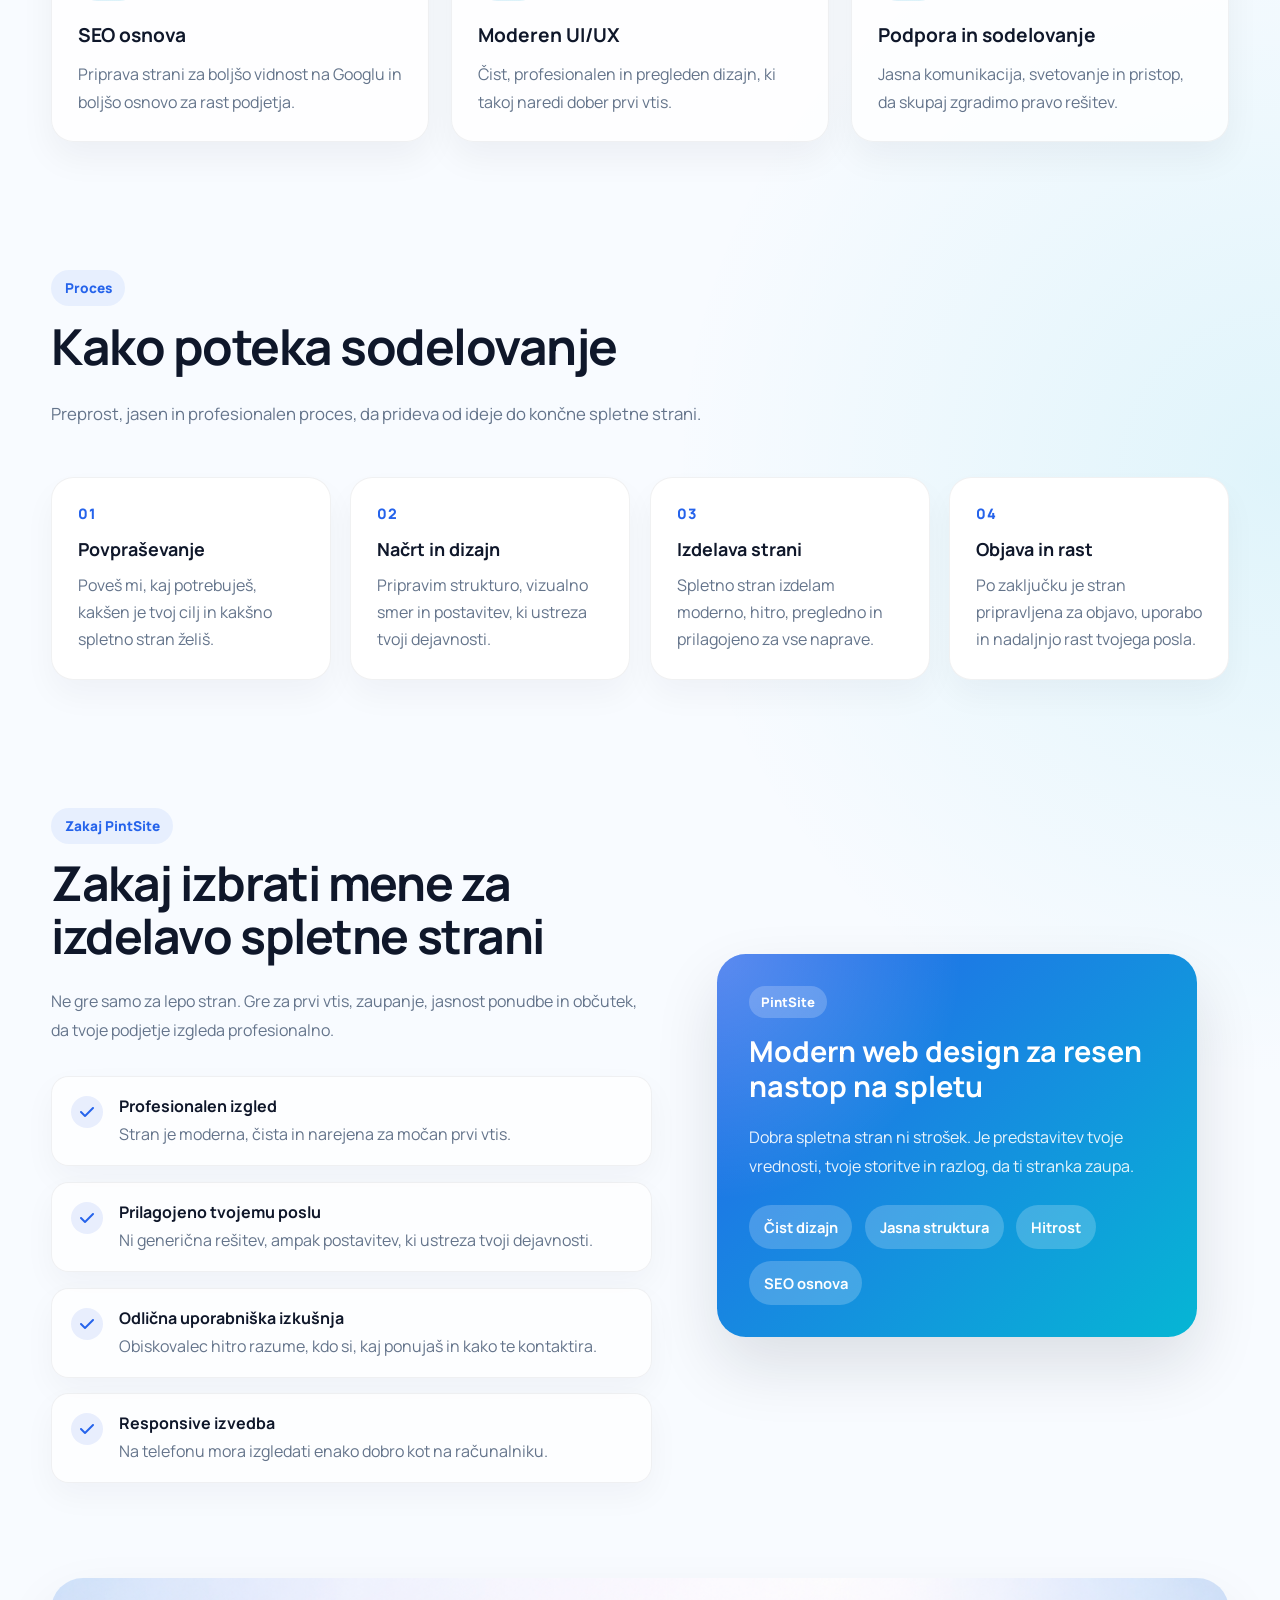
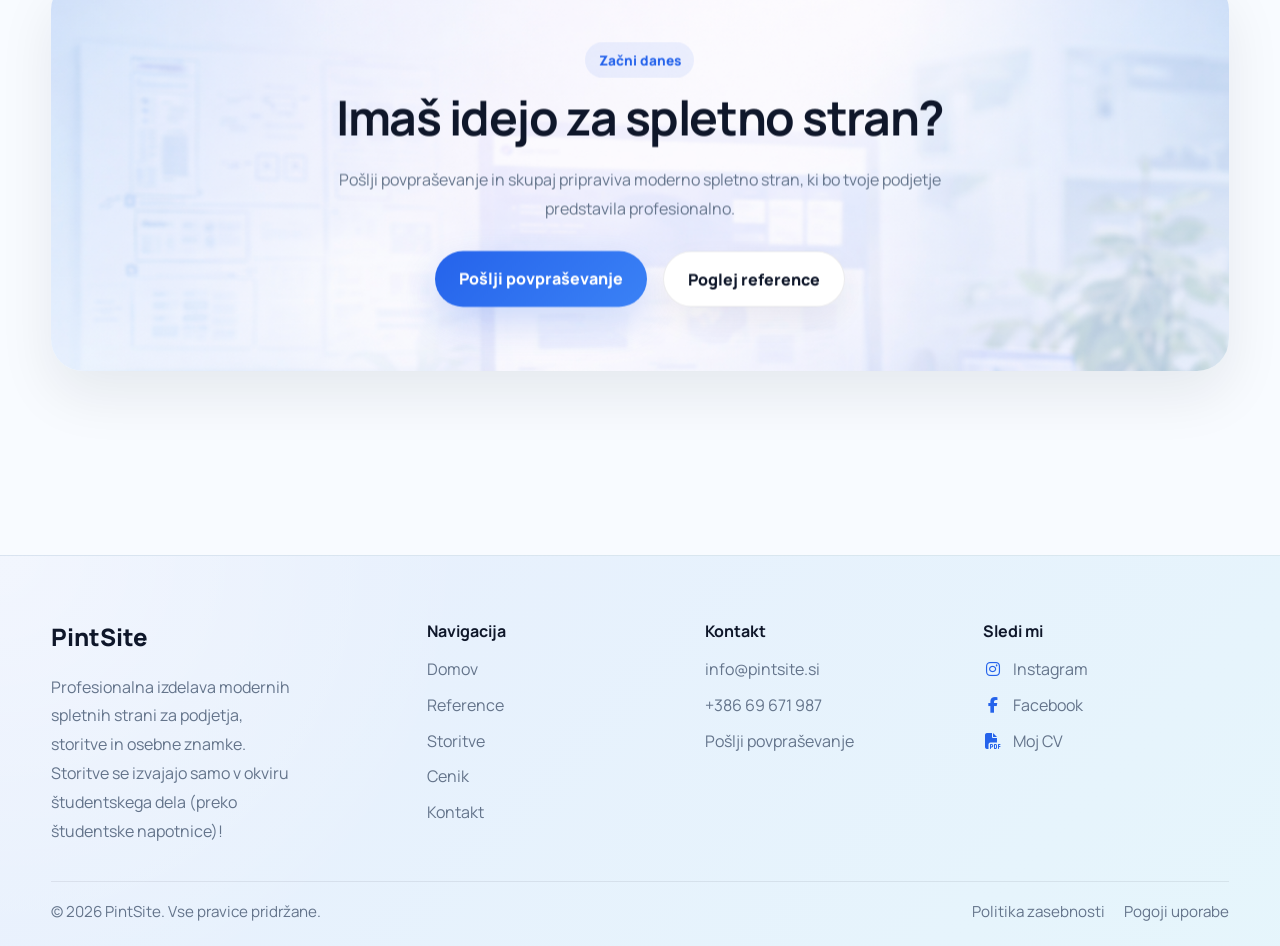
==== commit 687dbad7: "pogoji posodobljeni in footer" ====
--- a/index.html
+++ b/index.html
@@ -45,11 +45,11 @@
     });
   </script>
 
-  <script async src="https://www.googletagmanager.com/gtag/js?id=G-G-1MD7E1JDKN"></script>
+  <script async src="https://www.googletagmanager.com/gtag/js?id=G-1MD7E1JDKN"></script>
 
   <script>
     gtag('js', new Date());
-    gtag('config', 'G-G-1MD7E1JDKN');
+    gtag('config', 'G-1MD7E1JDKN');
   </script>
 </head>
 
@@ -522,13 +522,21 @@
           <a href="tel:+38640123456">+386 69 671 987</a>
           <a href="kontakt.html">Pošlji povpraševanje</a>
         </div>
-
+        
         <div class="footer-links">
           <h4>Sledi mi</h4>
           <div class="social-links">
-            <a href="#" aria-label="Instagram"><i class="fa-brands fa-instagram"></i> Instagram</a>
-            <a href="#" aria-label="Facebook"><i class="fa-brands fa-facebook-f"></i> Facebook</a>
-            <a href="#" aria-label="LinkedIn"><i class="fa-brands fa-linkedin-in"></i> LinkedIn</a>
+            <a href="https://www.instagram.com/pint_jure/" aria-label="Instagram">
+              <i class="fa-brands fa-instagram"></i> Instagram
+            </a>
+
+            <a href="https://www.facebook.com/profile.php?id=100080023540515" aria-label="Facebook">
+              <i class="fa-brands fa-facebook-f"></i> Facebook
+            </a>
+
+            <a href="/pintsitecv.pdf" target="_blank" aria-label="CV">
+              <i class="fa-solid fa-file-pdf"></i> Moj CV
+            </a>
           </div>
         </div>
 
